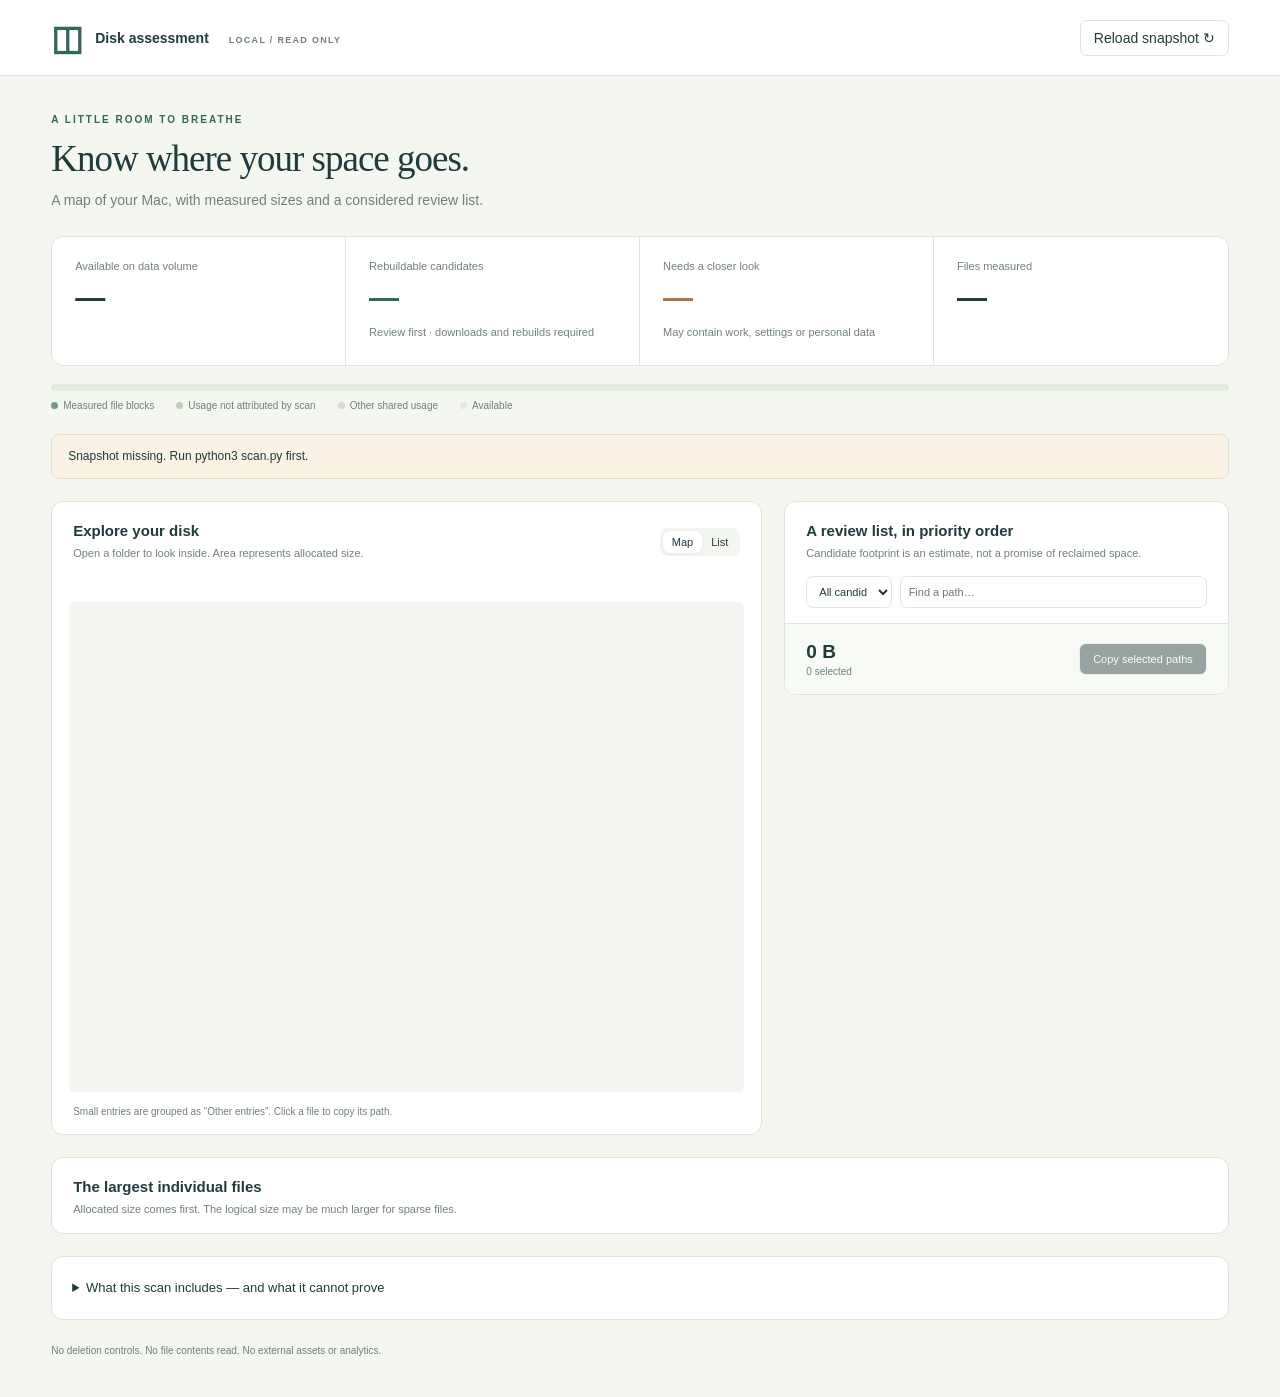
==== index.html @ 53120ad3 "Add read-only local disk assessment and review dashboard" ====
<!doctype html>
<html lang="en">
<head><meta charset="utf-8"><meta name="viewport" content="width=device-width,initial-scale=1"><title>Disk assessment · local</title><link rel="stylesheet" href="style.css"><script src="app.js" defer></script></head>
<body>
<header><div class="brand"><span class="brand-icon">◫</span><div>Disk assessment <span class="local">LOCAL / READ ONLY</span></div></div><button id="reload">Reload snapshot ↻</button></header>
<main>
<section class="intro"><div><p class="eyebrow">A LITTLE ROOM TO BREATHE</p><h1>Know where your space goes.</h1><p class="sub">A map of your Mac, with measured sizes and a considered review list.</p></div><div id="stamp" class="stamp"></div></section>
<section class="stats" aria-label="Storage summary"><article><span>Available on data volume</span><strong id="free">—</strong><small id="capacity"></small></article><article><span>Rebuildable candidates</span><strong id="rebuildable">—</strong><small>Review first · downloads and rebuilds required</small></article><article><span>Needs a closer look</span><strong id="review">—</strong><small>May contain work, settings or personal data</small></article><article><span>Files measured</span><strong id="measured">—</strong><small id="coverage"></small></article></section>
<div class="volume-bar" id="volumeBar" aria-label="Volume usage"></div><div class="legend"><span><i class="dot measured"></i>Measured file blocks</span><span><i class="dot gap"></i>Usage not attributed by scan</span><span><i class="dot shared"></i>Other shared usage</span><span><i class="dot free"></i>Available</span></div>
<div id="warning" class="notice"></div>
<div class="workspace">
<section class="panel explorer"><div class="panel-head"><div><h2>Explore your disk</h2><p>Open a folder to look inside. Area represents allocated size.</p></div><div class="segments"><button id="mapButton" class="active" aria-pressed="true">Map</button><button id="listButton" aria-pressed="false">List</button></div></div><nav id="breadcrumbs" aria-label="Folder breadcrumbs"></nav><div class="folder-meta"><span id="folderSize"></span><span id="threshold"></span></div><div id="map" role="group" aria-label="Folder size map"></div><div id="fileList" hidden></div><p class="hint">Small entries are grouped as “Other entries”. Click a file to copy its path.</p></section>
<aside class="panel recommendations"><div class="panel-head"><div><h2>A review list, in priority order</h2><p>Candidate footprint is an estimate, not a promise of reclaimed space.</p></div></div><div class="filters"><select id="category" aria-label="Candidate category"><option value="all">All candidates</option><option value="rebuildable">Rebuildable</option><option value="review">Needs review</option></select><input id="search" type="search" placeholder="Find a path…" aria-label="Search candidates"></div><div id="candidates"></div><div class="selection"><div><strong id="selectedSize">0 B</strong><span id="selectedCount">0 selected</span></div><button id="copy" disabled>Copy selected paths</button></div></aside>
</div>
<section id="dockerNote" class="notice" hidden></section><section class="panel largest"><div class="panel-head"><div><h2>The largest individual files</h2><p>Allocated size comes first. The logical size may be much larger for sparse files.</p></div></div><div id="largeFiles"></div></section>
<section class="panel methodology"><details><summary>What this scan includes — and what it cannot prove</summary><div id="method"></div><h3>Access and coverage</h3><p id="coverageDetail"></p><div id="errors"></div><h3>Reference guidance</h3><p><a href="https://docs.docker.com/desktop/troubleshoot-and-support/faqs/macfaqs/" target="_blank" rel="noreferrer">Docker: disk image storage</a> · <a href="https://support.apple.com/en-ie/102154" target="_blank" rel="noreferrer">Apple: local snapshots</a> · <a href="https://developer.apple.com/documentation/xcode/downloading-and-installing-additional-xcode-components" target="_blank" rel="noreferrer">Apple: manage Xcode components</a></p><p>Source: filesystem metadata on this Mac. Classification uses explicit paths in scan.py. Filesystem reports cannot establish which files you still need. All report data stays on this local server.</p></details></section>
<footer>No deletion controls. No file contents read. No external assets or analytics. <span id="footerTime"></span></footer>
</main><div id="toast" role="status" aria-live="polite"></div>
</body></html>
---- style.css ----
:root{--ink:#203b3c;--muted:#718080;--line:#dfe5de;--paper:#f4f6f0;--green:#34665d;--orange:#ab7243}*{box-sizing:border-box}body{margin:0;background:var(--paper);color:var(--ink);font:14px -apple-system,BlinkMacSystemFont,"Segoe UI",sans-serif}button,input,select{font:inherit}button{cursor:pointer}button:focus-visible,input:focus-visible,select:focus-visible,a:focus-visible,summary:focus-visible{outline:3px solid #38786c;outline-offset:3px}button{background:white;border:1px solid var(--line);border-radius:7px;color:var(--ink);padding:9px 13px}button:hover{background:#eaf0e7}button:disabled{cursor:default;opacity:.45}header{height:76px;background:#fff;border-bottom:1px solid var(--line);padding:0 4%;display:flex;justify-content:space-between;align-items:center}.brand{font-weight:650;display:flex;align-items:center;gap:12px}.brand-icon{font-size:34px;color:var(--green)}.local{font-size:9px;letter-spacing:1.3px;font-weight:600;color:var(--muted);margin-left:16px}main{max-width:1600px;padding:38px 4%;margin:auto}.intro{display:flex;justify-content:space-between;gap:20px;align-items:center;margin-bottom:28px}.eyebrow{font-size:10px;letter-spacing:2px;color:var(--green);font-weight:700;margin:0 0 12px}h1{font:normal 37px Georgia,serif;letter-spacing:-1px;margin:0 0 12px}.sub{color:var(--muted);margin:0;font-size:14px}.stamp{text-align:right;font-size:11px;color:var(--muted);line-height:1.8}.stats{display:grid;grid-template-columns:repeat(4,1fr);border:1px solid var(--line);border-radius:12px;background:#fff;overflow:hidden}.stats article{padding:23px;border-right:1px solid var(--line)}.stats article:last-child{border:0}.stats span,.stats small{display:block;color:var(--muted);font-size:11px}.stats strong{font-weight:600;font-size:30px;display:block;letter-spacing:-1px;margin:9px 0}.stats article:nth-child(2) strong{color:var(--green)}.stats article:nth-child(3) strong{color:var(--orange)}.stats small{line-height:1.6}.volume-bar{height:7px;border-radius:6px;overflow:hidden;display:flex;margin-top:18px;background:#e4e9de}.volume-bar span{display:block;height:100%}.legend{display:flex;gap:22px;color:var(--muted);font-size:10px;margin:9px 0 23px}.dot{width:7px;height:7px;border-radius:50%;display:inline-block;margin-right:5px}.measured{background:#769b8d}.gap{background:#c5cbbb}.free{background:#e4e9de}.notice{font-size:12px;line-height:1.6;padding:12px 16px;background:#faf3e5;border:1px solid #e8ddc8;border-radius:8px;margin-bottom:22px}.workspace{display:grid;grid-template-columns:minmax(0,1.6fr) minmax(350px,1fr);gap:22px;align-items:start}.panel{background:white;border:1px solid var(--line);border-radius:12px;overflow:hidden}.panel-head{padding:20px 21px 15px;display:flex;align-items:center;justify-content:space-between;gap:10px}.panel-head h2{font-size:15px;font-weight:650;margin:0 0 6px}.panel-head p{font-size:11px;color:var(--muted);margin:0;line-height:1.5}.segments{display:flex;background:var(--paper);padding:3px;border-radius:7px}.segments button{padding:5px 9px;border:0;font-size:11px;background:transparent}.segments button.active{background:white;box-shadow:0 1px 4px #0001}#breadcrumbs{padding:3px 21px;display:flex;gap:4px;flex-wrap:wrap;align-items:center}#breadcrumbs button{border:0;padding:4px 5px;font-size:11px;color:var(--muted);background:none}#breadcrumbs button:last-child{color:var(--ink);font-weight:700}.folder-meta{display:flex;justify-content:space-between;margin:10px 22px;color:var(--muted);font-size:10px}#folderSize{color:var(--ink);font-weight:600}#map{height:490px;margin:0 17px;position:relative;background:#f4f5f1;border-radius:6px;overflow:hidden}.tile{position:absolute;border:2px solid white;border-radius:6px;text-align:left;overflow:hidden;padding:10px;display:flex;flex-direction:column;justify-content:space-between;transition:filter .12s;background:var(--tile)}.tile:hover{background:var(--tile);filter:brightness(.96)}.tile strong{font-weight:600;font-size:12px;display:block;overflow:hidden;word-break:break-word;max-height:70%}.tile span{font-size:17px;letter-spacing:-.4px}.tile .tiny{font-size:10px}.hint{font-size:10px;color:var(--muted);padding:0 21px;margin:14px 0 17px}.filters{display:flex;gap:8px;padding:0 21px 15px}.filters select,.filters input{border:1px solid var(--line);border-radius:7px;padding:8px;color:var(--ink);background:white;font-size:11px;min-width:0}.filters input{width:100%}#candidates{max-height:515px;overflow-y:auto;border-top:1px solid var(--line)}.candidate{padding:15px 21px;border-bottom:1px solid #edf0e9;display:grid;grid-template-columns:17px minmax(0,1fr) auto;gap:9px;align-items:start}.candidate input{accent-color:var(--green);margin:3px 0 0}.candidate label{font-size:12px;font-weight:600;cursor:pointer}.candidate code{display:block;font:10px ui-monospace,SFMono-Regular,monospace;color:var(--muted);overflow-wrap:anywhere;margin:5px 0 7px}.candidate details{font-size:11px;color:var(--muted);line-height:1.6}.candidate summary{cursor:pointer;color:var(--green)}.candidate .size{font-size:12px;font-weight:650;white-space:nowrap}.tag{display:inline-block;font-size:9px;letter-spacing:.2px;padding:2px 6px;background:#e9f0e7;border-radius:3px;margin:4px 0;color:#4c6e58}.tag.review{background:#f8eddf;color:#986832}.selection{display:flex;align-items:center;justify-content:space-between;gap:10px;padding:17px 21px;background:#f8faf5}.selection strong{font-size:19px;display:block}.selection span{font-size:10px;color:var(--muted);display:block;margin-top:3px}.selection button{background:var(--ink);color:white;font-size:11px}.largest{margin-top:22px}.file-row{display:grid;grid-template-columns:minmax(0,1fr) 95px 95px;gap:12px;align-items:center;padding:11px 21px;border-top:1px solid #edf0e9;font-size:11px}.file-row code{font:11px ui-monospace,monospace;overflow-wrap:anywhere}.file-row .number{text-align:right}.file-row.head{font-size:10px;color:var(--muted)}.file-path{border:0;background:none;text-align:left;padding:0;font:11px ui-monospace,monospace;overflow-wrap:anywhere}.methodology{margin-top:22px;padding:20px;font-size:12px;line-height:1.7;color:var(--muted)}.methodology summary{font-size:13px;color:var(--ink);cursor:pointer}.methodology h3{color:var(--ink);font-size:12px}.methodology a{color:var(--green)}#errors{max-height:230px;overflow:auto;font:10px ui-monospace,monospace;overflow-wrap:anywhere}.methodology li{margin:7px 0}footer{font-size:10px;color:var(--muted);display:flex;justify-content:space-between;margin-top:22px;line-height:1.7}#toast{position:fixed;bottom:20px;left:50%;transform:translateX(-50%);background:var(--ink);color:white;border-radius:8px;padding:12px 20px;display:none;z-index:3}.empty{padding:30px;text-align:center;color:var(--muted)}#fileList{max-height:490px;overflow:auto}.list-entry{width:100%;border:0;border-bottom:1px solid var(--line);border-radius:0;display:flex;justify-content:space-between;gap:10px;text-align:left;padding:13px 21px;font-size:12px}.list-entry span{overflow-wrap:anywhere} [hidden]{display:none!important}@media(min-width:1600px){#map{height:550px}}@media(max-width:1050px){.workspace{grid-template-columns:1fr}.stats article{padding:17px}.stats strong{font-size:25px}#candidates{max-height:500px}}@media(max-width:650px){header{height:65px}.local{display:none}main{padding:25px 4%}.intro{display:block}.stamp{text-align:left;margin-top:18px}h1{font-size:30px}.stats{grid-template-columns:1fr 1fr}.stats article{border-bottom:1px solid var(--line)}.stats article:nth-child(2){border-right:0}.stats article:nth-child(3),.stats article:nth-child(4){border-bottom:0}.stats small{font-size:10px}.legend{gap:10px;font-size:9px;flex-wrap:wrap}.panel-head{padding:18px 15px}.file-row{grid-template-columns:minmax(0,1fr) 65px 65px;padding:11px 15px;font-size:10px;gap:7px}.file-row code{font-size:10px}.candidate{padding:15px}#map{height:400px;margin:0 10px}.tile{padding:6px}.tile strong{font-size:10px}.tile span{font-size:13px}footer{display:block}.filters{padding:0 15px 15px}}

.shared{background:#ded9cf}#dockerNote{margin:22px 0 0;background:#ecf1e8;border-color:#d6e1ce}
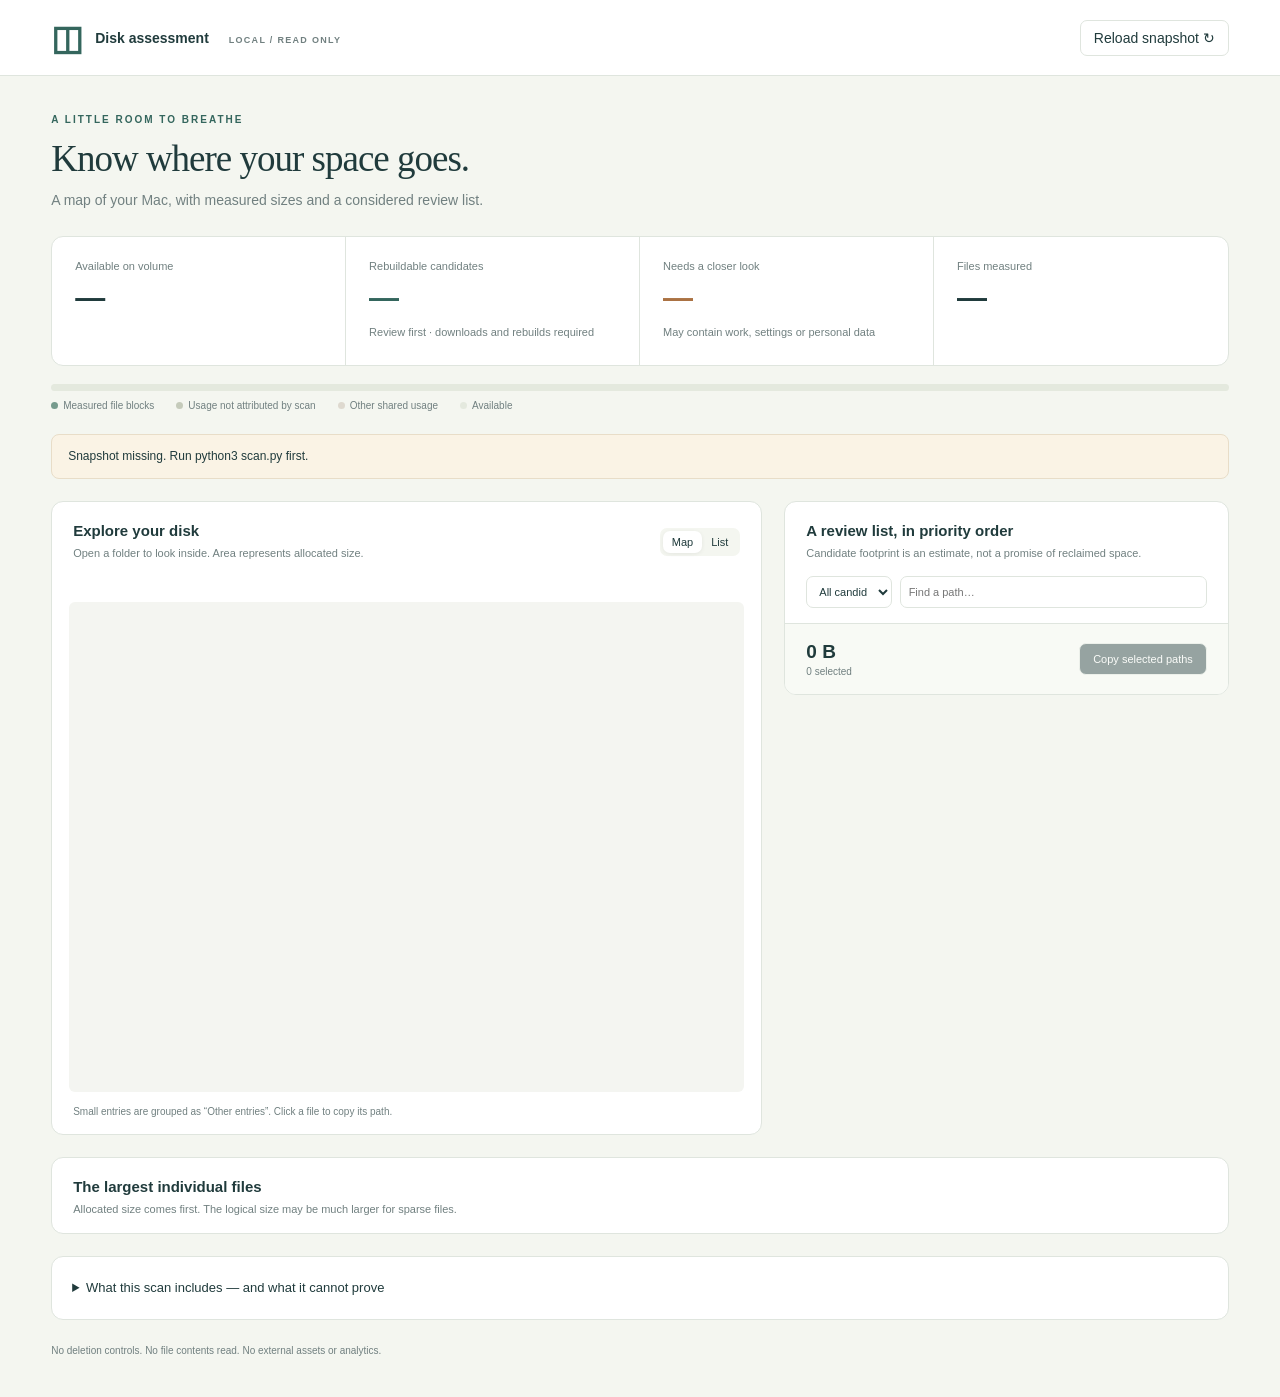
==== commit 4ccd7f8c: "Package a standalone macOS scan and report application" ====
--- a/index.html
+++ b/index.html
@@ -2,10 +2,27 @@
 <html lang="en">
 <head><meta charset="utf-8"><meta name="viewport" content="width=device-width,initial-scale=1"><title>Disk assessment · local</title><link rel="stylesheet" href="style.css"><script src="app.js" defer></script></head>
 <body>
-<header><div class="brand"><span class="brand-icon">◫</span><div>Disk assessment <span class="local">LOCAL / READ ONLY</span></div></div><button id="reload">Reload snapshot ↻</button></header>
-<main>
+<header><div class="brand"><span class="brand-icon">◫</span><div>Disk assessment <span class="local">LOCAL / READ ONLY</span></div></div><div class="report-actions"><button id="newScan" hidden>New Scan</button><button id="revealFolder" hidden>Show Folder in Finder</button><button id="exportSnapshot" hidden>Export Snapshot…</button><button id="reload">Reload snapshot ↻</button></div></header>
+<section id="appStart" class="app-screen" hidden>
+<div class="welcome-icon" aria-hidden="true">◫</div>
+<p class="eyebrow">DISK ASSESSMENT</p>
+<h1>Make room for what matters.</h1>
+<p class="welcome-copy">See where your Mac’s storage goes.<br>Scan a disk or folder, then explore a clear, measured report.</p>
+<div class="start-actions"><button id="scanMac" class="primary">Scan Mac</button><button id="chooseFolder">Choose Folder…</button></div>
+<button id="viewLast" class="text-button" hidden>View last report</button>
+<p id="startMessage" class="start-message" role="status"></p>
+<p class="privacy-note">Read only. Nothing deleted. Results stay on your Mac.<br>Protected folders may be skipped and will appear in the report.</p>
+</section>
+<section id="appProgress" class="app-screen" hidden>
+<div class="scan-spinner" role="progressbar" aria-label="Scanning"></div>
+<p class="eyebrow">TAKING A CLOSER LOOK</p><h1>Mapping your storage.</h1>
+<p id="scanRoot" class="welcome-copy"></p><strong id="scanCount">Starting scan…</strong>
+<p id="scanPath" class="scan-path"></p><button id="cancelScan">Cancel Scan</button>
+<p class="privacy-note">Reading filenames and sizes. File contents are never opened.</p>
+</section>
+<main id="reportMain">
 <section class="intro"><div><p class="eyebrow">A LITTLE ROOM TO BREATHE</p><h1>Know where your space goes.</h1><p class="sub">A map of your Mac, with measured sizes and a considered review list.</p></div><div id="stamp" class="stamp"></div></section>
-<section class="stats" aria-label="Storage summary"><article><span>Available on data volume</span><strong id="free">—</strong><small id="capacity"></small></article><article><span>Rebuildable candidates</span><strong id="rebuildable">—</strong><small>Review first · downloads and rebuilds required</small></article><article><span>Needs a closer look</span><strong id="review">—</strong><small>May contain work, settings or personal data</small></article><article><span>Files measured</span><strong id="measured">—</strong><small id="coverage"></small></article></section>
+<section class="stats" aria-label="Storage summary"><article><span>Available on volume</span><strong id="free">—</strong><small id="capacity"></small></article><article><span>Rebuildable candidates</span><strong id="rebuildable">—</strong><small>Review first · downloads and rebuilds required</small></article><article><span>Needs a closer look</span><strong id="review">—</strong><small>May contain work, settings or personal data</small></article><article><span>Files measured</span><strong id="measured">—</strong><small id="coverage"></small></article></section>
 <div class="volume-bar" id="volumeBar" aria-label="Volume usage"></div><div class="legend"><span><i class="dot measured"></i>Measured file blocks</span><span><i class="dot gap"></i>Usage not attributed by scan</span><span><i class="dot shared"></i>Other shared usage</span><span><i class="dot free"></i>Available</span></div>
 <div id="warning" class="notice"></div>
 <div class="workspace">
@@ -13,7 +30,7 @@
 <aside class="panel recommendations"><div class="panel-head"><div><h2>A review list, in priority order</h2><p>Candidate footprint is an estimate, not a promise of reclaimed space.</p></div></div><div class="filters"><select id="category" aria-label="Candidate category"><option value="all">All candidates</option><option value="rebuildable">Rebuildable</option><option value="review">Needs review</option></select><input id="search" type="search" placeholder="Find a path…" aria-label="Search candidates"></div><div id="candidates"></div><div class="selection"><div><strong id="selectedSize">0 B</strong><span id="selectedCount">0 selected</span></div><button id="copy" disabled>Copy selected paths</button></div></aside>
 </div>
 <section id="dockerNote" class="notice" hidden></section><section class="panel largest"><div class="panel-head"><div><h2>The largest individual files</h2><p>Allocated size comes first. The logical size may be much larger for sparse files.</p></div></div><div id="largeFiles"></div></section>
-<section class="panel methodology"><details><summary>What this scan includes — and what it cannot prove</summary><div id="method"></div><h3>Access and coverage</h3><p id="coverageDetail"></p><div id="errors"></div><h3>Reference guidance</h3><p><a href="https://docs.docker.com/desktop/troubleshoot-and-support/faqs/macfaqs/" target="_blank" rel="noreferrer">Docker: disk image storage</a> · <a href="https://support.apple.com/en-ie/102154" target="_blank" rel="noreferrer">Apple: local snapshots</a> · <a href="https://developer.apple.com/documentation/xcode/downloading-and-installing-additional-xcode-components" target="_blank" rel="noreferrer">Apple: manage Xcode components</a></p><p>Source: filesystem metadata on this Mac. Classification uses explicit paths in scan.py. Filesystem reports cannot establish which files you still need. All report data stays on this local server.</p></details></section>
+<section class="panel methodology"><details><summary>What this scan includes — and what it cannot prove</summary><div id="method"></div><h3>Access and coverage</h3><p id="coverageDetail"></p><div id="errors"></div><h3>Reference guidance</h3><p><a href="https://docs.docker.com/desktop/troubleshoot-and-support/faqs/macfaqs/" target="_blank" rel="noreferrer">Docker: disk image storage</a> · <a href="https://support.apple.com/en-ie/102154" target="_blank" rel="noreferrer">Apple: local snapshots</a> · <a href="https://developer.apple.com/documentation/xcode/downloading-and-installing-additional-xcode-components" target="_blank" rel="noreferrer">Apple: manage Xcode components</a></p><p>Source: filesystem metadata on this Mac. Classification uses explicit, shared cleanup rules. Filesystem reports cannot establish which files you still need. Report data is stored locally on your Mac.</p></details></section>
 <footer>No deletion controls. No file contents read. No external assets or analytics. <span id="footerTime"></span></footer>
 </main><div id="toast" role="status" aria-live="polite"></div>
 </body></html>
--- a/style.css
+++ b/style.css
@@ -1,3 +1,26 @@
 :root{--ink:#203b3c;--muted:#718080;--line:#dfe5de;--paper:#f4f6f0;--green:#34665d;--orange:#ab7243}*{box-sizing:border-box}body{margin:0;background:var(--paper);color:var(--ink);font:14px -apple-system,BlinkMacSystemFont,"Segoe UI",sans-serif}button,input,select{font:inherit}button{cursor:pointer}button:focus-visible,input:focus-visible,select:focus-visible,a:focus-visible,summary:focus-visible{outline:3px solid #38786c;outline-offset:3px}button{background:white;border:1px solid var(--line);border-radius:7px;color:var(--ink);padding:9px 13px}button:hover{background:#eaf0e7}button:disabled{cursor:default;opacity:.45}header{height:76px;background:#fff;border-bottom:1px solid var(--line);padding:0 4%;display:flex;justify-content:space-between;align-items:center}.brand{font-weight:650;display:flex;align-items:center;gap:12px}.brand-icon{font-size:34px;color:var(--green)}.local{font-size:9px;letter-spacing:1.3px;font-weight:600;color:var(--muted);margin-left:16px}main{max-width:1600px;padding:38px 4%;margin:auto}.intro{display:flex;justify-content:space-between;gap:20px;align-items:center;margin-bottom:28px}.eyebrow{font-size:10px;letter-spacing:2px;color:var(--green);font-weight:700;margin:0 0 12px}h1{font:normal 37px Georgia,serif;letter-spacing:-1px;margin:0 0 12px}.sub{color:var(--muted);margin:0;font-size:14px}.stamp{text-align:right;font-size:11px;color:var(--muted);line-height:1.8}.stats{display:grid;grid-template-columns:repeat(4,1fr);border:1px solid var(--line);border-radius:12px;background:#fff;overflow:hidden}.stats article{padding:23px;border-right:1px solid var(--line)}.stats article:last-child{border:0}.stats span,.stats small{display:block;color:var(--muted);font-size:11px}.stats strong{font-weight:600;font-size:30px;display:block;letter-spacing:-1px;margin:9px 0}.stats article:nth-child(2) strong{color:var(--green)}.stats article:nth-child(3) strong{color:var(--orange)}.stats small{line-height:1.6}.volume-bar{height:7px;border-radius:6px;overflow:hidden;display:flex;margin-top:18px;background:#e4e9de}.volume-bar span{display:block;height:100%}.legend{display:flex;gap:22px;color:var(--muted);font-size:10px;margin:9px 0 23px}.dot{width:7px;height:7px;border-radius:50%;display:inline-block;margin-right:5px}.measured{background:#769b8d}.gap{background:#c5cbbb}.free{background:#e4e9de}.notice{font-size:12px;line-height:1.6;padding:12px 16px;background:#faf3e5;border:1px solid #e8ddc8;border-radius:8px;margin-bottom:22px}.workspace{display:grid;grid-template-columns:minmax(0,1.6fr) minmax(350px,1fr);gap:22px;align-items:start}.panel{background:white;border:1px solid var(--line);border-radius:12px;overflow:hidden}.panel-head{padding:20px 21px 15px;display:flex;align-items:center;justify-content:space-between;gap:10px}.panel-head h2{font-size:15px;font-weight:650;margin:0 0 6px}.panel-head p{font-size:11px;color:var(--muted);margin:0;line-height:1.5}.segments{display:flex;background:var(--paper);padding:3px;border-radius:7px}.segments button{padding:5px 9px;border:0;font-size:11px;background:transparent}.segments button.active{background:white;box-shadow:0 1px 4px #0001}#breadcrumbs{padding:3px 21px;display:flex;gap:4px;flex-wrap:wrap;align-items:center}#breadcrumbs button{border:0;padding:4px 5px;font-size:11px;color:var(--muted);background:none}#breadcrumbs button:last-child{color:var(--ink);font-weight:700}.folder-meta{display:flex;justify-content:space-between;margin:10px 22px;color:var(--muted);font-size:10px}#folderSize{color:var(--ink);font-weight:600}#map{height:490px;margin:0 17px;position:relative;background:#f4f5f1;border-radius:6px;overflow:hidden}.tile{position:absolute;border:2px solid white;border-radius:6px;text-align:left;overflow:hidden;padding:10px;display:flex;flex-direction:column;justify-content:space-between;transition:filter .12s;background:var(--tile)}.tile:hover{background:var(--tile);filter:brightness(.96)}.tile strong{font-weight:600;font-size:12px;display:block;overflow:hidden;word-break:break-word;max-height:70%}.tile span{font-size:17px;letter-spacing:-.4px}.tile .tiny{font-size:10px}.hint{font-size:10px;color:var(--muted);padding:0 21px;margin:14px 0 17px}.filters{display:flex;gap:8px;padding:0 21px 15px}.filters select,.filters input{border:1px solid var(--line);border-radius:7px;padding:8px;color:var(--ink);background:white;font-size:11px;min-width:0}.filters input{width:100%}#candidates{max-height:515px;overflow-y:auto;border-top:1px solid var(--line)}.candidate{padding:15px 21px;border-bottom:1px solid #edf0e9;display:grid;grid-template-columns:17px minmax(0,1fr) auto;gap:9px;align-items:start}.candidate input{accent-color:var(--green);margin:3px 0 0}.candidate label{font-size:12px;font-weight:600;cursor:pointer}.candidate code{display:block;font:10px ui-monospace,SFMono-Regular,monospace;color:var(--muted);overflow-wrap:anywhere;margin:5px 0 7px}.candidate details{font-size:11px;color:var(--muted);line-height:1.6}.candidate summary{cursor:pointer;color:var(--green)}.candidate .size{font-size:12px;font-weight:650;white-space:nowrap}.tag{display:inline-block;font-size:9px;letter-spacing:.2px;padding:2px 6px;background:#e9f0e7;border-radius:3px;margin:4px 0;color:#4c6e58}.tag.review{background:#f8eddf;color:#986832}.selection{display:flex;align-items:center;justify-content:space-between;gap:10px;padding:17px 21px;background:#f8faf5}.selection strong{font-size:19px;display:block}.selection span{font-size:10px;color:var(--muted);display:block;margin-top:3px}.selection button{background:var(--ink);color:white;font-size:11px}.largest{margin-top:22px}.file-row{display:grid;grid-template-columns:minmax(0,1fr) 95px 95px;gap:12px;align-items:center;padding:11px 21px;border-top:1px solid #edf0e9;font-size:11px}.file-row code{font:11px ui-monospace,monospace;overflow-wrap:anywhere}.file-row .number{text-align:right}.file-row.head{font-size:10px;color:var(--muted)}.file-path{border:0;background:none;text-align:left;padding:0;font:11px ui-monospace,monospace;overflow-wrap:anywhere}.methodology{margin-top:22px;padding:20px;font-size:12px;line-height:1.7;color:var(--muted)}.methodology summary{font-size:13px;color:var(--ink);cursor:pointer}.methodology h3{color:var(--ink);font-size:12px}.methodology a{color:var(--green)}#errors{max-height:230px;overflow:auto;font:10px ui-monospace,monospace;overflow-wrap:anywhere}.methodology li{margin:7px 0}footer{font-size:10px;color:var(--muted);display:flex;justify-content:space-between;margin-top:22px;line-height:1.7}#toast{position:fixed;bottom:20px;left:50%;transform:translateX(-50%);background:var(--ink);color:white;border-radius:8px;padding:12px 20px;display:none;z-index:3}.empty{padding:30px;text-align:center;color:var(--muted)}#fileList{max-height:490px;overflow:auto}.list-entry{width:100%;border:0;border-bottom:1px solid var(--line);border-radius:0;display:flex;justify-content:space-between;gap:10px;text-align:left;padding:13px 21px;font-size:12px}.list-entry span{overflow-wrap:anywhere} [hidden]{display:none!important}@media(min-width:1600px){#map{height:550px}}@media(max-width:1050px){.workspace{grid-template-columns:1fr}.stats article{padding:17px}.stats strong{font-size:25px}#candidates{max-height:500px}}@media(max-width:650px){header{height:65px}.local{display:none}main{padding:25px 4%}.intro{display:block}.stamp{text-align:left;margin-top:18px}h1{font-size:30px}.stats{grid-template-columns:1fr 1fr}.stats article{border-bottom:1px solid var(--line)}.stats article:nth-child(2){border-right:0}.stats article:nth-child(3),.stats article:nth-child(4){border-bottom:0}.stats small{font-size:10px}.legend{gap:10px;font-size:9px;flex-wrap:wrap}.panel-head{padding:18px 15px}.file-row{grid-template-columns:minmax(0,1fr) 65px 65px;padding:11px 15px;font-size:10px;gap:7px}.file-row code{font-size:10px}.candidate{padding:15px}#map{height:400px;margin:0 10px}.tile{padding:6px}.tile strong{font-size:10px}.tile span{font-size:13px}footer{display:block}.filters{padding:0 15px 15px}}
 
 .shared{background:#ded9cf}#dockerNote{margin:22px 0 0;background:#ecf1e8;border-color:#d6e1ce}
+
+.report-actions{display:flex;gap:8px}
+.native:not([data-screen="report"]) header{display:none}
+.app-screen{min-height:100vh;display:flex;flex-direction:column;align-items:center;justify-content:center;text-align:center;padding:45px 28px;background:radial-gradient(ellipse at 50% 25%,#e2ecdf 0,transparent 60%),var(--paper)}
+.app-screen h1{font-size:43px;letter-spacing:-1.5px;margin:5px 0 18px}
+.welcome-icon{width:84px;height:84px;background:var(--ink);border-radius:22px;color:#d5e3d6;font-size:68px;line-height:75px;margin-bottom:28px;box-shadow:0 8px 24px #203b3c13}
+.welcome-copy{color:var(--muted);font-size:15px;line-height:1.8;margin:0 0 28px}
+.start-actions{display:flex;gap:12px;margin:3px 0 14px}
+.start-actions button{padding:13px 25px;font-size:14px;border-radius:9px;min-width:165px}
+button.primary{background:var(--ink);border-color:var(--ink);color:white}
+button.primary:hover{background:#345451}
+.text-button{border:0;background:none;color:var(--green);font-size:13px}
+.privacy-note{font-size:11px;color:var(--muted);line-height:1.8;margin-top:40px}
+.start-message{font-size:13px;color:#986832;max-width:600px;line-height:1.7;margin:10px 0 0}
+.scan-spinner{height:52px;width:52px;border:4px solid #d5e3d6;border-top-color:var(--green);border-radius:50%;animation:spin 1s linear infinite;margin-bottom:36px}
+@keyframes spin{to{transform:rotate(360deg)}}
+@media(prefers-reduced-motion:reduce){.scan-spinner{animation:none;border-style:dashed}}
+.scan-path{max-width:650px;min-height:42px;overflow-wrap:anywhere;font:11px ui-monospace,monospace;color:var(--muted);line-height:1.8;margin:16px 0 24px}
+#scanCount{font-size:16px;font-weight:600}
+.native[data-screen="report"] main{padding-top:28px}
+.native .intro{margin-bottom:23px}
+.native .local{margin-left:8px}
+@media(max-width:950px){.report-actions{gap:5px}.report-actions button{font-size:11px;padding:8px}.native .local{display:none}}
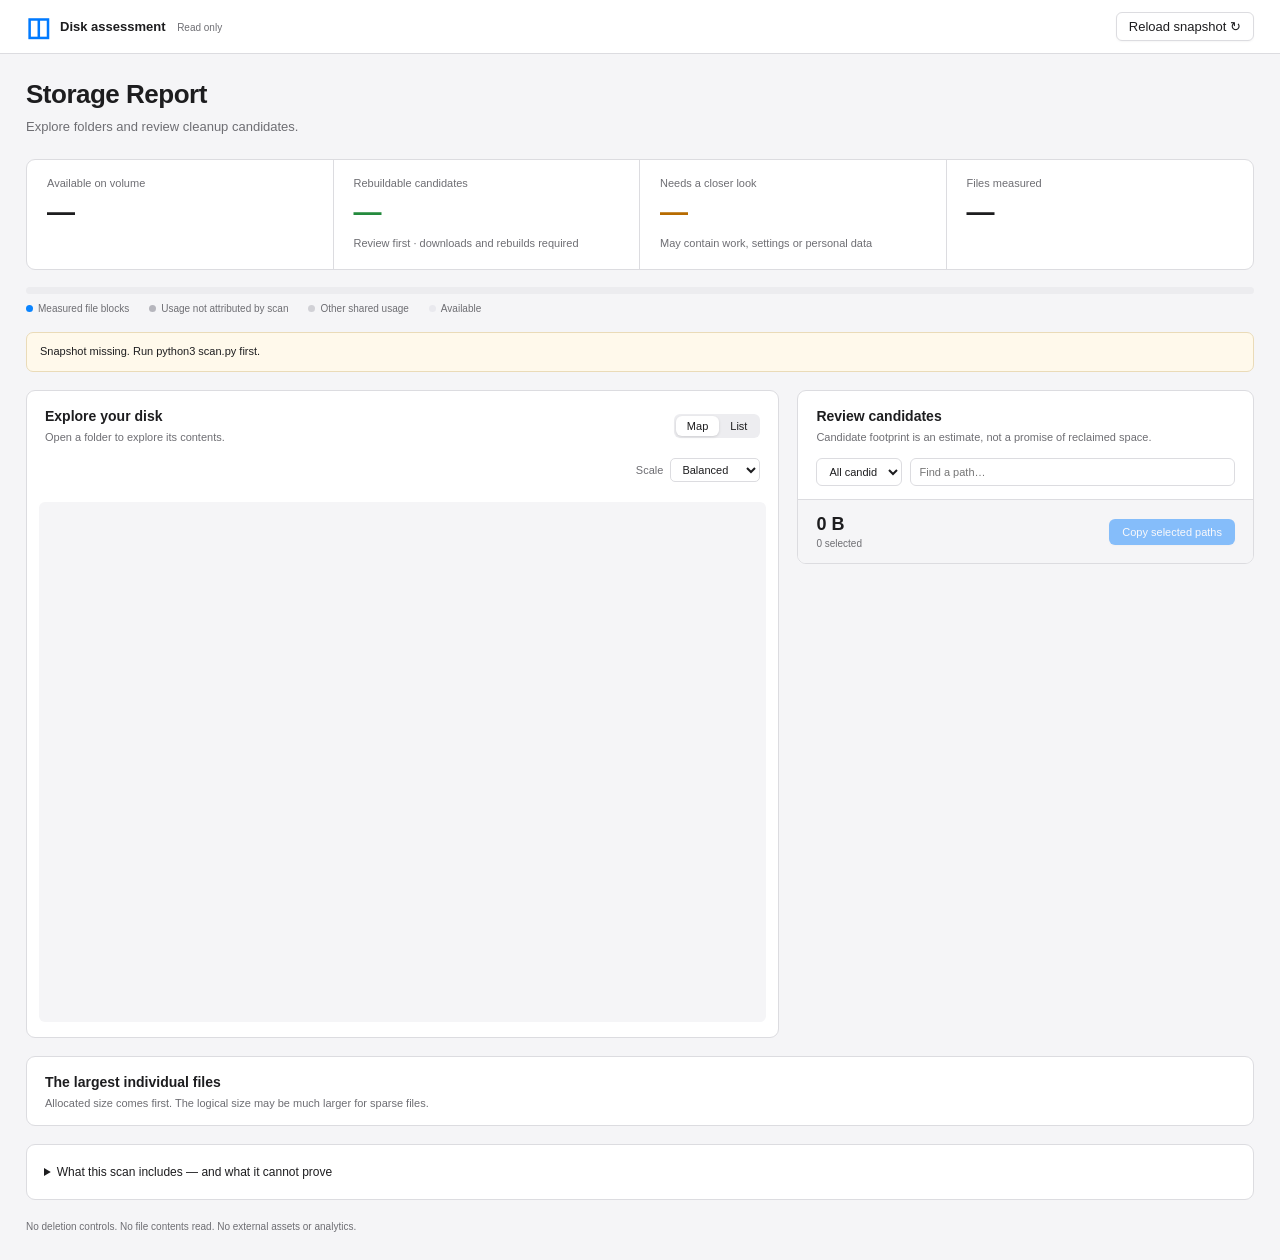
==== commit 85835524: "Use macOS styling and add readable balanced map scaling" ====
--- a/index.html
+++ b/index.html
@@ -1,13 +1,12 @@
 <!doctype html>
 <html lang="en">
-<head><meta charset="utf-8"><meta name="viewport" content="width=device-width,initial-scale=1"><title>Disk assessment · local</title><link rel="stylesheet" href="style.css"><script src="app.js" defer></script></head>
+<head><meta charset="utf-8"><meta name="viewport" content="width=device-width,initial-scale=1"><title>Disk assessment · local</title><link rel="stylesheet" href="style.css"><script src="treemap.js" defer></script><script src="app.js" defer></script></head>
 <body>
-<header><div class="brand"><span class="brand-icon">◫</span><div>Disk assessment <span class="local">LOCAL / READ ONLY</span></div></div><div class="report-actions"><button id="newScan" hidden>New Scan</button><button id="revealFolder" hidden>Show Folder in Finder</button><button id="exportSnapshot" hidden>Export Snapshot…</button><button id="reload">Reload snapshot ↻</button></div></header>
+<header><div class="brand"><span class="brand-icon">◫</span><div>Disk assessment <span class="local">Read only</span></div></div><div class="report-actions"><button id="newScan" hidden>New Scan</button><button id="revealFolder" hidden>Show Folder in Finder</button><button id="exportSnapshot" hidden>Export Snapshot…</button><button id="reload">Reload snapshot ↻</button></div></header>
 <section id="appStart" class="app-screen" hidden>
 <div class="welcome-icon" aria-hidden="true">◫</div>
-<p class="eyebrow">DISK ASSESSMENT</p>
-<h1>Make room for what matters.</h1>
-<p class="welcome-copy">See where your Mac’s storage goes.<br>Scan a disk or folder, then explore a clear, measured report.</p>
+<h1>Disk Assessment</h1>
+<p class="welcome-copy">Scan your Mac or a folder to see what’s using space and review cleanup candidates.</p>
 <div class="start-actions"><button id="scanMac" class="primary">Scan Mac</button><button id="chooseFolder">Choose Folder…</button></div>
 <button id="viewLast" class="text-button" hidden>View last report</button>
 <p id="startMessage" class="start-message" role="status"></p>
@@ -15,19 +14,19 @@
 </section>
 <section id="appProgress" class="app-screen" hidden>
 <div class="scan-spinner" role="progressbar" aria-label="Scanning"></div>
-<p class="eyebrow">TAKING A CLOSER LOOK</p><h1>Mapping your storage.</h1>
+<h1>Scanning storage…</h1>
 <p id="scanRoot" class="welcome-copy"></p><strong id="scanCount">Starting scan…</strong>
 <p id="scanPath" class="scan-path"></p><button id="cancelScan">Cancel Scan</button>
 <p class="privacy-note">Reading filenames and sizes. File contents are never opened.</p>
 </section>
 <main id="reportMain">
-<section class="intro"><div><p class="eyebrow">A LITTLE ROOM TO BREATHE</p><h1>Know where your space goes.</h1><p class="sub">A map of your Mac, with measured sizes and a considered review list.</p></div><div id="stamp" class="stamp"></div></section>
+<section class="intro"><div><h1>Storage Report</h1><p class="sub">Explore folders and review cleanup candidates.</p></div><div id="stamp" class="stamp"></div></section>
 <section class="stats" aria-label="Storage summary"><article><span>Available on volume</span><strong id="free">—</strong><small id="capacity"></small></article><article><span>Rebuildable candidates</span><strong id="rebuildable">—</strong><small>Review first · downloads and rebuilds required</small></article><article><span>Needs a closer look</span><strong id="review">—</strong><small>May contain work, settings or personal data</small></article><article><span>Files measured</span><strong id="measured">—</strong><small id="coverage"></small></article></section>
 <div class="volume-bar" id="volumeBar" aria-label="Volume usage"></div><div class="legend"><span><i class="dot measured"></i>Measured file blocks</span><span><i class="dot gap"></i>Usage not attributed by scan</span><span><i class="dot shared"></i>Other shared usage</span><span><i class="dot free"></i>Available</span></div>
 <div id="warning" class="notice"></div>
 <div class="workspace">
-<section class="panel explorer"><div class="panel-head"><div><h2>Explore your disk</h2><p>Open a folder to look inside. Area represents allocated size.</p></div><div class="segments"><button id="mapButton" class="active" aria-pressed="true">Map</button><button id="listButton" aria-pressed="false">List</button></div></div><nav id="breadcrumbs" aria-label="Folder breadcrumbs"></nav><div class="folder-meta"><span id="folderSize"></span><span id="threshold"></span></div><div id="map" role="group" aria-label="Folder size map"></div><div id="fileList" hidden></div><p class="hint">Small entries are grouped as “Other entries”. Click a file to copy its path.</p></section>
-<aside class="panel recommendations"><div class="panel-head"><div><h2>A review list, in priority order</h2><p>Candidate footprint is an estimate, not a promise of reclaimed space.</p></div></div><div class="filters"><select id="category" aria-label="Candidate category"><option value="all">All candidates</option><option value="rebuildable">Rebuildable</option><option value="review">Needs review</option></select><input id="search" type="search" placeholder="Find a path…" aria-label="Search candidates"></div><div id="candidates"></div><div class="selection"><div><strong id="selectedSize">0 B</strong><span id="selectedCount">0 selected</span></div><button id="copy" disabled>Copy selected paths</button></div></aside>
+<section class="panel explorer"><div class="panel-head"><div><h2>Explore your disk</h2><p>Open a folder to explore its contents.</p></div><div class="segments"><button id="mapButton" class="active" aria-pressed="true">Map</button><button id="listButton" aria-pressed="false">List</button></div></div><div class="explorer-controls"><nav id="breadcrumbs" aria-label="Folder breadcrumbs"></nav><label id="scaleControl" class="scale-control">Scale <select id="mapScale" aria-label="Map scale"><option value="balanced">Balanced</option><option value="actual">Actual size</option></select></label></div><div class="folder-meta"><span id="folderSize"></span><span id="threshold"></span></div><div id="map" role="group" aria-label="Folder size map"></div><div id="fileList" hidden></div><p id="scaleNote" class="hint"></p></section>
+<aside class="panel recommendations"><div class="panel-head"><div><h2>Review candidates</h2><p>Candidate footprint is an estimate, not a promise of reclaimed space.</p></div></div><div class="filters"><select id="category" aria-label="Candidate category"><option value="all">All candidates</option><option value="rebuildable">Rebuildable</option><option value="review">Needs review</option></select><input id="search" type="search" placeholder="Find a path…" aria-label="Search candidates"></div><div id="candidates"></div><div class="selection"><div><strong id="selectedSize">0 B</strong><span id="selectedCount">0 selected</span></div><button id="copy" disabled>Copy selected paths</button></div></aside>
 </div>
 <section id="dockerNote" class="notice" hidden></section><section class="panel largest"><div class="panel-head"><div><h2>The largest individual files</h2><p>Allocated size comes first. The logical size may be much larger for sparse files.</p></div></div><div id="largeFiles"></div></section>
 <section class="panel methodology"><details><summary>What this scan includes — and what it cannot prove</summary><div id="method"></div><h3>Access and coverage</h3><p id="coverageDetail"></p><div id="errors"></div><h3>Reference guidance</h3><p><a href="https://docs.docker.com/desktop/troubleshoot-and-support/faqs/macfaqs/" target="_blank" rel="noreferrer">Docker: disk image storage</a> · <a href="https://support.apple.com/en-ie/102154" target="_blank" rel="noreferrer">Apple: local snapshots</a> · <a href="https://developer.apple.com/documentation/xcode/downloading-and-installing-additional-xcode-components" target="_blank" rel="noreferrer">Apple: manage Xcode components</a></p><p>Source: filesystem metadata on this Mac. Classification uses explicit, shared cleanup rules. Filesystem reports cannot establish which files you still need. Report data is stored locally on your Mac.</p></details></section>
--- a/style.css
+++ b/style.css
@@ -1,26 +1,177 @@
-:root{--ink:#203b3c;--muted:#718080;--line:#dfe5de;--paper:#f4f6f0;--green:#34665d;--orange:#ab7243}*{box-sizing:border-box}body{margin:0;background:var(--paper);color:var(--ink);font:14px -apple-system,BlinkMacSystemFont,"Segoe UI",sans-serif}button,input,select{font:inherit}button{cursor:pointer}button:focus-visible,input:focus-visible,select:focus-visible,a:focus-visible,summary:focus-visible{outline:3px solid #38786c;outline-offset:3px}button{background:white;border:1px solid var(--line);border-radius:7px;color:var(--ink);padding:9px 13px}button:hover{background:#eaf0e7}button:disabled{cursor:default;opacity:.45}header{height:76px;background:#fff;border-bottom:1px solid var(--line);padding:0 4%;display:flex;justify-content:space-between;align-items:center}.brand{font-weight:650;display:flex;align-items:center;gap:12px}.brand-icon{font-size:34px;color:var(--green)}.local{font-size:9px;letter-spacing:1.3px;font-weight:600;color:var(--muted);margin-left:16px}main{max-width:1600px;padding:38px 4%;margin:auto}.intro{display:flex;justify-content:space-between;gap:20px;align-items:center;margin-bottom:28px}.eyebrow{font-size:10px;letter-spacing:2px;color:var(--green);font-weight:700;margin:0 0 12px}h1{font:normal 37px Georgia,serif;letter-spacing:-1px;margin:0 0 12px}.sub{color:var(--muted);margin:0;font-size:14px}.stamp{text-align:right;font-size:11px;color:var(--muted);line-height:1.8}.stats{display:grid;grid-template-columns:repeat(4,1fr);border:1px solid var(--line);border-radius:12px;background:#fff;overflow:hidden}.stats article{padding:23px;border-right:1px solid var(--line)}.stats article:last-child{border:0}.stats span,.stats small{display:block;color:var(--muted);font-size:11px}.stats strong{font-weight:600;font-size:30px;display:block;letter-spacing:-1px;margin:9px 0}.stats article:nth-child(2) strong{color:var(--green)}.stats article:nth-child(3) strong{color:var(--orange)}.stats small{line-height:1.6}.volume-bar{height:7px;border-radius:6px;overflow:hidden;display:flex;margin-top:18px;background:#e4e9de}.volume-bar span{display:block;height:100%}.legend{display:flex;gap:22px;color:var(--muted);font-size:10px;margin:9px 0 23px}.dot{width:7px;height:7px;border-radius:50%;display:inline-block;margin-right:5px}.measured{background:#769b8d}.gap{background:#c5cbbb}.free{background:#e4e9de}.notice{font-size:12px;line-height:1.6;padding:12px 16px;background:#faf3e5;border:1px solid #e8ddc8;border-radius:8px;margin-bottom:22px}.workspace{display:grid;grid-template-columns:minmax(0,1.6fr) minmax(350px,1fr);gap:22px;align-items:start}.panel{background:white;border:1px solid var(--line);border-radius:12px;overflow:hidden}.panel-head{padding:20px 21px 15px;display:flex;align-items:center;justify-content:space-between;gap:10px}.panel-head h2{font-size:15px;font-weight:650;margin:0 0 6px}.panel-head p{font-size:11px;color:var(--muted);margin:0;line-height:1.5}.segments{display:flex;background:var(--paper);padding:3px;border-radius:7px}.segments button{padding:5px 9px;border:0;font-size:11px;background:transparent}.segments button.active{background:white;box-shadow:0 1px 4px #0001}#breadcrumbs{padding:3px 21px;display:flex;gap:4px;flex-wrap:wrap;align-items:center}#breadcrumbs button{border:0;padding:4px 5px;font-size:11px;color:var(--muted);background:none}#breadcrumbs button:last-child{color:var(--ink);font-weight:700}.folder-meta{display:flex;justify-content:space-between;margin:10px 22px;color:var(--muted);font-size:10px}#folderSize{color:var(--ink);font-weight:600}#map{height:490px;margin:0 17px;position:relative;background:#f4f5f1;border-radius:6px;overflow:hidden}.tile{position:absolute;border:2px solid white;border-radius:6px;text-align:left;overflow:hidden;padding:10px;display:flex;flex-direction:column;justify-content:space-between;transition:filter .12s;background:var(--tile)}.tile:hover{background:var(--tile);filter:brightness(.96)}.tile strong{font-weight:600;font-size:12px;display:block;overflow:hidden;word-break:break-word;max-height:70%}.tile span{font-size:17px;letter-spacing:-.4px}.tile .tiny{font-size:10px}.hint{font-size:10px;color:var(--muted);padding:0 21px;margin:14px 0 17px}.filters{display:flex;gap:8px;padding:0 21px 15px}.filters select,.filters input{border:1px solid var(--line);border-radius:7px;padding:8px;color:var(--ink);background:white;font-size:11px;min-width:0}.filters input{width:100%}#candidates{max-height:515px;overflow-y:auto;border-top:1px solid var(--line)}.candidate{padding:15px 21px;border-bottom:1px solid #edf0e9;display:grid;grid-template-columns:17px minmax(0,1fr) auto;gap:9px;align-items:start}.candidate input{accent-color:var(--green);margin:3px 0 0}.candidate label{font-size:12px;font-weight:600;cursor:pointer}.candidate code{display:block;font:10px ui-monospace,SFMono-Regular,monospace;color:var(--muted);overflow-wrap:anywhere;margin:5px 0 7px}.candidate details{font-size:11px;color:var(--muted);line-height:1.6}.candidate summary{cursor:pointer;color:var(--green)}.candidate .size{font-size:12px;font-weight:650;white-space:nowrap}.tag{display:inline-block;font-size:9px;letter-spacing:.2px;padding:2px 6px;background:#e9f0e7;border-radius:3px;margin:4px 0;color:#4c6e58}.tag.review{background:#f8eddf;color:#986832}.selection{display:flex;align-items:center;justify-content:space-between;gap:10px;padding:17px 21px;background:#f8faf5}.selection strong{font-size:19px;display:block}.selection span{font-size:10px;color:var(--muted);display:block;margin-top:3px}.selection button{background:var(--ink);color:white;font-size:11px}.largest{margin-top:22px}.file-row{display:grid;grid-template-columns:minmax(0,1fr) 95px 95px;gap:12px;align-items:center;padding:11px 21px;border-top:1px solid #edf0e9;font-size:11px}.file-row code{font:11px ui-monospace,monospace;overflow-wrap:anywhere}.file-row .number{text-align:right}.file-row.head{font-size:10px;color:var(--muted)}.file-path{border:0;background:none;text-align:left;padding:0;font:11px ui-monospace,monospace;overflow-wrap:anywhere}.methodology{margin-top:22px;padding:20px;font-size:12px;line-height:1.7;color:var(--muted)}.methodology summary{font-size:13px;color:var(--ink);cursor:pointer}.methodology h3{color:var(--ink);font-size:12px}.methodology a{color:var(--green)}#errors{max-height:230px;overflow:auto;font:10px ui-monospace,monospace;overflow-wrap:anywhere}.methodology li{margin:7px 0}footer{font-size:10px;color:var(--muted);display:flex;justify-content:space-between;margin-top:22px;line-height:1.7}#toast{position:fixed;bottom:20px;left:50%;transform:translateX(-50%);background:var(--ink);color:white;border-radius:8px;padding:12px 20px;display:none;z-index:3}.empty{padding:30px;text-align:center;color:var(--muted)}#fileList{max-height:490px;overflow:auto}.list-entry{width:100%;border:0;border-bottom:1px solid var(--line);border-radius:0;display:flex;justify-content:space-between;gap:10px;text-align:left;padding:13px 21px;font-size:12px}.list-entry span{overflow-wrap:anywhere} [hidden]{display:none!important}@media(min-width:1600px){#map{height:550px}}@media(max-width:1050px){.workspace{grid-template-columns:1fr}.stats article{padding:17px}.stats strong{font-size:25px}#candidates{max-height:500px}}@media(max-width:650px){header{height:65px}.local{display:none}main{padding:25px 4%}.intro{display:block}.stamp{text-align:left;margin-top:18px}h1{font-size:30px}.stats{grid-template-columns:1fr 1fr}.stats article{border-bottom:1px solid var(--line)}.stats article:nth-child(2){border-right:0}.stats article:nth-child(3),.stats article:nth-child(4){border-bottom:0}.stats small{font-size:10px}.legend{gap:10px;font-size:9px;flex-wrap:wrap}.panel-head{padding:18px 15px}.file-row{grid-template-columns:minmax(0,1fr) 65px 65px;padding:11px 15px;font-size:10px;gap:7px}.file-row code{font-size:10px}.candidate{padding:15px}#map{height:400px;margin:0 10px}.tile{padding:6px}.tile strong{font-size:10px}.tile span{font-size:13px}footer{display:block}.filters{padding:0 15px 15px}}
-
-.shared{background:#ded9cf}#dockerNote{margin:22px 0 0;background:#ecf1e8;border-color:#d6e1ce}
-
-.report-actions{display:flex;gap:8px}
-.native:not([data-screen="report"]) header{display:none}
-.app-screen{min-height:100vh;display:flex;flex-direction:column;align-items:center;justify-content:center;text-align:center;padding:45px 28px;background:radial-gradient(ellipse at 50% 25%,#e2ecdf 0,transparent 60%),var(--paper)}
-.app-screen h1{font-size:43px;letter-spacing:-1.5px;margin:5px 0 18px}
-.welcome-icon{width:84px;height:84px;background:var(--ink);border-radius:22px;color:#d5e3d6;font-size:68px;line-height:75px;margin-bottom:28px;box-shadow:0 8px 24px #203b3c13}
-.welcome-copy{color:var(--muted);font-size:15px;line-height:1.8;margin:0 0 28px}
-.start-actions{display:flex;gap:12px;margin:3px 0 14px}
-.start-actions button{padding:13px 25px;font-size:14px;border-radius:9px;min-width:165px}
-button.primary{background:var(--ink);border-color:var(--ink);color:white}
-button.primary:hover{background:#345451}
-.text-button{border:0;background:none;color:var(--green);font-size:13px}
-.privacy-note{font-size:11px;color:var(--muted);line-height:1.8;margin-top:40px}
-.start-message{font-size:13px;color:#986832;max-width:600px;line-height:1.7;margin:10px 0 0}
-.scan-spinner{height:52px;width:52px;border:4px solid #d5e3d6;border-top-color:var(--green);border-radius:50%;animation:spin 1s linear infinite;margin-bottom:36px}
-@keyframes spin{to{transform:rotate(360deg)}}
-@media(prefers-reduced-motion:reduce){.scan-spinner{animation:none;border-style:dashed}}
-.scan-path{max-width:650px;min-height:42px;overflow-wrap:anywhere;font:11px ui-monospace,monospace;color:var(--muted);line-height:1.8;margin:16px 0 24px}
-#scanCount{font-size:16px;font-weight:600}
-.native[data-screen="report"] main{padding-top:28px}
-.native .intro{margin-bottom:23px}
-.native .local{margin-left:8px}
-@media(max-width:950px){.report-actions{gap:5px}.report-actions button{font-size:11px;padding:8px}.native .local{display:none}}
+:root {
+    color-scheme: light dark;
+    --ink: #1d1d1f;
+    --muted: #6e6e73;
+    --line: #dcdce0;
+    --paper: #f5f5f7;
+    --surface: #fff;
+    --control: #fff;
+    --hover: #ededf0;
+    --accent: #007aff;
+    --green: #248a3d;
+    --orange: #b76b00;
+    --warning-bg: #fff9eb;
+    --warning-line: #eadbb8;
+    --shadow: 0 1px 2px #0000000a;
+}
+* { box-sizing: border-box; }
+body {
+    margin: 0;
+    background: var(--paper);
+    color: var(--ink);
+    font: 13px -apple-system, BlinkMacSystemFont, "Segoe UI", sans-serif;
+    -webkit-font-smoothing: antialiased;
+}
+button, input, select { font: inherit; }
+button { cursor: pointer; }
+button, input, select { accent-color: var(--accent); }
+button:focus-visible, input:focus-visible, select:focus-visible, a:focus-visible, summary:focus-visible {
+    outline: 3px solid color-mix(in srgb, var(--accent) 60%, transparent);
+    outline-offset: 2px;
+}
+button {
+    background: var(--control);
+    border: 1px solid var(--line);
+    border-radius: 6px;
+    color: var(--ink);
+    padding: 6px 12px;
+    box-shadow: var(--shadow);
+}
+button:hover { background: var(--hover); }
+button:active { filter: brightness(.96); }
+button:disabled { cursor: default; opacity: .45; }
+header {
+    min-height: 54px;
+    background: var(--surface);
+    border-bottom: 1px solid var(--line);
+    padding: 10px 26px;
+    display: flex;
+    justify-content: space-between;
+    align-items: center;
+    gap: 15px;
+}
+.brand { font-weight: 600; display: flex; align-items: center; gap: 9px; }
+.brand-icon { font-size: 26px; color: var(--accent); line-height: 1; }
+.local { font-size: 10px; font-weight: 400; color: var(--muted); margin-left: 8px; }
+main { max-width: 1700px; padding: 25px 26px; margin: auto; }
+.intro { display: flex; justify-content: space-between; gap: 20px; align-items: center; margin-bottom: 22px; }
+h1 { font-size: 26px; font-weight: 650; letter-spacing: -.5px; margin: 0 0 7px; }
+.sub { color: var(--muted); margin: 0; line-height: 1.5; }
+.stamp { text-align: right; font-size: 11px; color: var(--muted); line-height: 1.7; }
+.stats { display: grid; grid-template-columns: repeat(4,1fr); border: 1px solid var(--line); border-radius: 9px; background: var(--surface); overflow: hidden; }
+.stats article { padding: 17px 20px; border-right: 1px solid var(--line); }
+.stats article:last-child { border: 0; }
+.stats span, .stats small { display: block; color: var(--muted); font-size: 11px; }
+.stats strong { font-size: 28px; font-weight: 600; font-variant-numeric: tabular-nums; display: block; letter-spacing: -.5px; margin: 7px 0; }
+.stats article:nth-child(2) strong { color: var(--green); }
+.stats article:nth-child(3) strong { color: var(--orange); }
+.stats small { line-height: 1.6; }
+.volume-bar { height: 7px; border-radius: 6px; overflow: hidden; display: flex; margin-top: 17px; background: #ececef; }
+.volume-bar span { display: block; height: 100%; }
+.legend { display: flex; gap: 20px; color: var(--muted); font-size: 10px; margin: 9px 0 18px; }
+.dot { width: 7px; height: 7px; border-radius: 50%; display: inline-block; margin-right: 5px; }
+.measured { background: #0a84ff; }
+.gap { background: #b6b6bd; }
+.shared { background: #d1d1d6; }
+.free { background: #e9e9ee; }
+.notice { font-size: 11px; line-height: 1.6; padding: 10px 13px; background: var(--warning-bg); border: 1px solid var(--warning-line); border-radius: 7px; margin-bottom: 18px; }
+.workspace { display: grid; grid-template-columns: minmax(0,1.65fr) minmax(330px,1fr); gap: 18px; align-items: start; }
+.panel { background: var(--surface); border: 1px solid var(--line); border-radius: 9px; overflow: hidden; }
+.panel-head { padding: 17px 18px 13px; display: flex; align-items: center; justify-content: space-between; gap: 12px; }
+.panel-head h2 { font-size: 14px; font-weight: 600; margin: 0 0 5px; }
+.panel-head p { font-size: 11px; color: var(--muted); margin: 0; line-height: 1.5; }
+.segments { display: flex; background: var(--hover); padding: 2px; border-radius: 6px; flex-shrink: 0; }
+.segments button { padding: 4px 11px; border: 0; font-size: 11px; background: transparent; box-shadow: none; }
+.segments button.active { background: var(--control); box-shadow: 0 1px 3px #0002; }
+.explorer-controls { display: flex; justify-content: space-between; align-items: center; padding: 0 18px 10px; gap: 12px; }
+.scale-control { display: flex; align-items: center; gap: 7px; font-size: 11px; color: var(--muted); white-space: nowrap; }
+.scale-control select { color: var(--ink); padding: 4px 7px; border: 1px solid var(--line); border-radius: 5px; background: var(--control); }
+#breadcrumbs { display: flex; gap: 3px; flex-wrap: wrap; align-items: center; min-width: 0; }
+#breadcrumbs button { border: 0; padding: 3px 4px; font-size: 11px; color: var(--muted); background: none; box-shadow: none; }
+#breadcrumbs button:last-child { color: var(--ink); font-weight: 600; }
+#breadcrumbs button:hover { color: var(--accent); }
+.folder-meta { display: flex; justify-content: space-between; margin: 0 19px 10px; gap: 10px; color: var(--muted); font-size: 10px; }
+#folderSize { color: var(--ink); font-weight: 500; }
+#map { height: 520px; margin: 0 12px; position: relative; background: var(--paper); border-radius: 6px; overflow: hidden; }
+.tile { position: absolute; border: 2px solid var(--surface); border-radius: 7px; text-align: left; overflow: hidden; padding: 9px; display: flex; flex-direction: column; justify-content: space-between; background: color-mix(in srgb, var(--tile) 20%, var(--surface)); color: var(--ink); box-shadow: none; }
+.tile:hover { background: color-mix(in srgb, var(--tile) 32%, var(--surface)); }
+.tile strong { font-weight: 600; font-size: 11px; display: block; overflow: hidden; text-overflow: ellipsis; white-space: nowrap; line-height: 1.35; }
+.tile span { font-size: 15px; font-variant-numeric: tabular-nums; letter-spacing: -.2px; white-space: nowrap; }
+.tile.compact { padding: 6px; }
+.tile.compact strong { font-size: 10px; }
+.tile .tiny { font-size: 10px; letter-spacing: 0; }
+.hint { font-size: 11px; color: var(--muted); padding: 0 18px; margin: 12px 0 15px; line-height: 1.6; }
+.filters { display: flex; gap: 8px; padding: 0 18px 13px; }
+.filters select, .filters input { border: 1px solid var(--line); border-radius: 6px; padding: 6px 8px; color: var(--ink); background: var(--control); font-size: 11px; min-width: 0; }
+.filters input { width: 100%; }
+#candidates { max-height: 560px; overflow-y: auto; border-top: 1px solid var(--line); }
+.candidate { padding: 13px 18px; border-bottom: 1px solid color-mix(in srgb,var(--line) 60%,transparent); display: grid; grid-template-columns: 17px minmax(0,1fr) auto; gap: 8px; align-items: start; }
+.candidate input { margin: 2px 0 0; }
+.candidate label { font-size: 12px; font-weight: 600; cursor: pointer; }
+.candidate code { display: block; font: 10px ui-monospace, SFMono-Regular, monospace; color: var(--muted); overflow-wrap: anywhere; margin: 5px 0 6px; line-height: 1.5; }
+.candidate details { font-size: 11px; color: var(--muted); line-height: 1.6; }
+.candidate summary { cursor: pointer; color: var(--accent); }
+.candidate .size { font-size: 12px; font-weight: 600; white-space: nowrap; font-variant-numeric: tabular-nums; }
+.tag { display: inline-block; font-size: 10px; padding: 2px 6px; background: color-mix(in srgb,var(--green) 10%,var(--surface)); border-radius: 4px; margin: 3px 0; color: var(--green); }
+.tag.review { background: color-mix(in srgb,var(--orange) 10%,var(--surface)); color: var(--orange); }
+.selection { display: flex; align-items: center; justify-content: space-between; gap: 10px; padding: 14px 18px; background: var(--paper); }
+.selection strong { font-size: 18px; font-weight: 600; display: block; }
+.selection span { font-size: 10px; color: var(--muted); display: block; margin-top: 3px; }
+.selection button, button.primary { background: var(--accent); border-color: transparent; color: white; }
+.selection button:hover, button.primary:hover { background: color-mix(in srgb,var(--accent) 90%,#000); }
+.selection button { font-size: 11px; }
+.largest { margin-top: 18px; }
+.file-row { display: grid; grid-template-columns: minmax(0,1fr) 95px 95px; gap: 12px; align-items: center; padding: 10px 18px; border-top: 1px solid color-mix(in srgb,var(--line) 60%,transparent); font-size: 11px; }
+.file-row .number { text-align: right; font-variant-numeric: tabular-nums; }
+.file-row.head { font-size: 10px; color: var(--muted); }
+.file-path { border: 0; background: none; text-align: left; padding: 0; font: 11px ui-monospace, monospace; overflow-wrap: anywhere; box-shadow: none; }
+.methodology { margin-top: 18px; padding: 17px; font-size: 12px; line-height: 1.7; color: var(--muted); }
+.methodology summary { font-size: 12px; color: var(--ink); cursor: pointer; }
+.methodology h3 { color: var(--ink); font-size: 12px; }
+.methodology a { color: var(--accent); }
+#errors { max-height: 230px; overflow: auto; font: 10px ui-monospace,monospace; overflow-wrap: anywhere; }
+.methodology li { margin: 7px 0; }
+footer { font-size: 10px; color: var(--muted); display: flex; justify-content: space-between; margin-top: 18px; line-height: 1.7; }
+#toast { position: fixed; bottom: 20px; left: 50%; transform: translateX(-50%); background: var(--ink); color: var(--surface); border-radius: 8px; padding: 10px 18px; display: none; z-index: 3; }
+.empty { padding: 30px; text-align: center; color: var(--muted); }
+#fileList { max-height: 520px; overflow: auto; }
+.list-entry { width: 100%; border: 0; border-bottom: 1px solid var(--line); border-radius: 0; display: flex; justify-content: space-between; gap: 10px; text-align: left; padding: 11px 18px; font-size: 12px; box-shadow: none; }
+.list-entry span { overflow-wrap: anywhere; }
+#dockerNote { margin: 18px 0 0; background: var(--paper); border-color: var(--line); }
+.report-actions { display: flex; gap: 8px; }
+.native:not([data-screen="report"]) header { display: none; }
+.app-screen { min-height: 100vh; display: flex; flex-direction: column; align-items: center; justify-content: center; text-align: center; padding: 40px 28px; background: var(--paper); }
+.app-screen h1 { font-size: 28px; letter-spacing: -.5px; margin: 0 0 12px; }
+.welcome-icon { width: 68px; height: 68px; background: linear-gradient(#3395ff,#007aff); border-radius: 15px; color: white; font-size: 54px; line-height: 62px; margin-bottom: 22px; box-shadow: 0 2px 5px #0001; }
+.welcome-copy { color: var(--muted); font-size: 13px; line-height: 1.7; max-width: 370px; margin: 0 0 25px; }
+.start-actions { display: flex; gap: 10px; margin: 0 0 12px; }
+.start-actions button { padding: 8px 18px; font-size: 13px; border-radius: 6px; min-width: 140px; }
+.text-button { border: 0; background: none; color: var(--accent); font-size: 12px; box-shadow: none; }
+.privacy-note { font-size: 11px; color: var(--muted); line-height: 1.7; margin-top: 32px; }
+.start-message { font-size: 12px; color: var(--orange); max-width: 600px; line-height: 1.7; margin: 10px 0 0; }
+.scan-spinner { height: 30px; width: 30px; border: 3px solid var(--line); border-top-color: var(--accent); border-radius: 50%; animation: spin 1s linear infinite; margin-bottom: 24px; }
+@keyframes spin { to { transform: rotate(360deg); } }
+@media (prefers-reduced-motion: reduce) { .scan-spinner { animation: none; border-style: dashed; } }
+.scan-path { max-width: 650px; min-height: 42px; overflow-wrap: anywhere; font: 11px ui-monospace,monospace; color: var(--muted); line-height: 1.8; margin: 16px 0 24px; }
+#scanCount { font-size: 14px; font-weight: 600; }
+[hidden] { display: none !important; }
+@media (prefers-color-scheme: dark) {
+    :root { --ink: #f5f5f7; --muted: #a1a1a6; --line: #424245; --paper: #1c1c1e; --surface: #2c2c2e; --control: #3a3a3c; --hover: #48484a; --accent: #0a84ff; --green: #30d158; --orange: #ffb340; --warning-bg: #343027; --warning-line: #5d5138; --shadow: 0 1px 2px #0003; }
+    .tile { background: color-mix(in srgb,var(--tile) 27%,var(--surface)); }
+    .tile:hover { background: color-mix(in srgb,var(--tile) 40%,var(--surface)); }
+    .gap { background: #636366; } .shared { background: #48484a; } .free { background: #3a3a3c; }
+}
+@media (min-width:1600px) { #map { height: 580px; } }
+@media (max-width:1050px) { .workspace { grid-template-columns: 1fr; } .stats article { padding: 15px; } .stats strong { font-size: 25px; } #candidates { max-height: 500px; } }
+@media (max-width:950px) { .report-actions { gap: 5px; } .report-actions button { font-size: 11px; padding: 6px 8px; } .native .local { display: none; } }
+@media (max-width:650px) {
+    header { padding: 10px 4%; } .local { display: none; } main { padding: 20px 4%; }
+    .intro { display: block; } .stamp { text-align: left; margin-top: 12px; } h1 { font-size: 24px; }
+    .stats { grid-template-columns: 1fr 1fr; } .stats article { border-bottom: 1px solid var(--line); }
+    .stats article:nth-child(2) { border-right: 0; } .stats article:nth-child(3), .stats article:nth-child(4) { border-bottom: 0; }
+    .stats small { font-size: 10px; } .legend { gap: 10px; font-size: 9px; flex-wrap: wrap; }
+    .panel-head { padding: 15px; } .file-row { grid-template-columns: minmax(0,1fr) 65px 65px; padding: 10px 15px; font-size: 10px; gap: 7px; }
+    .candidate { padding: 13px 15px; } #map { height: 450px; margin: 0 8px; }
+    .tile { padding: 6px; } .tile strong { font-size: 10px; } .tile span { font-size: 13px; }
+    .explorer-controls { padding: 0 15px 10px; flex-wrap: wrap; } footer { display: block; } .filters { padding: 0 15px 13px; }
+}
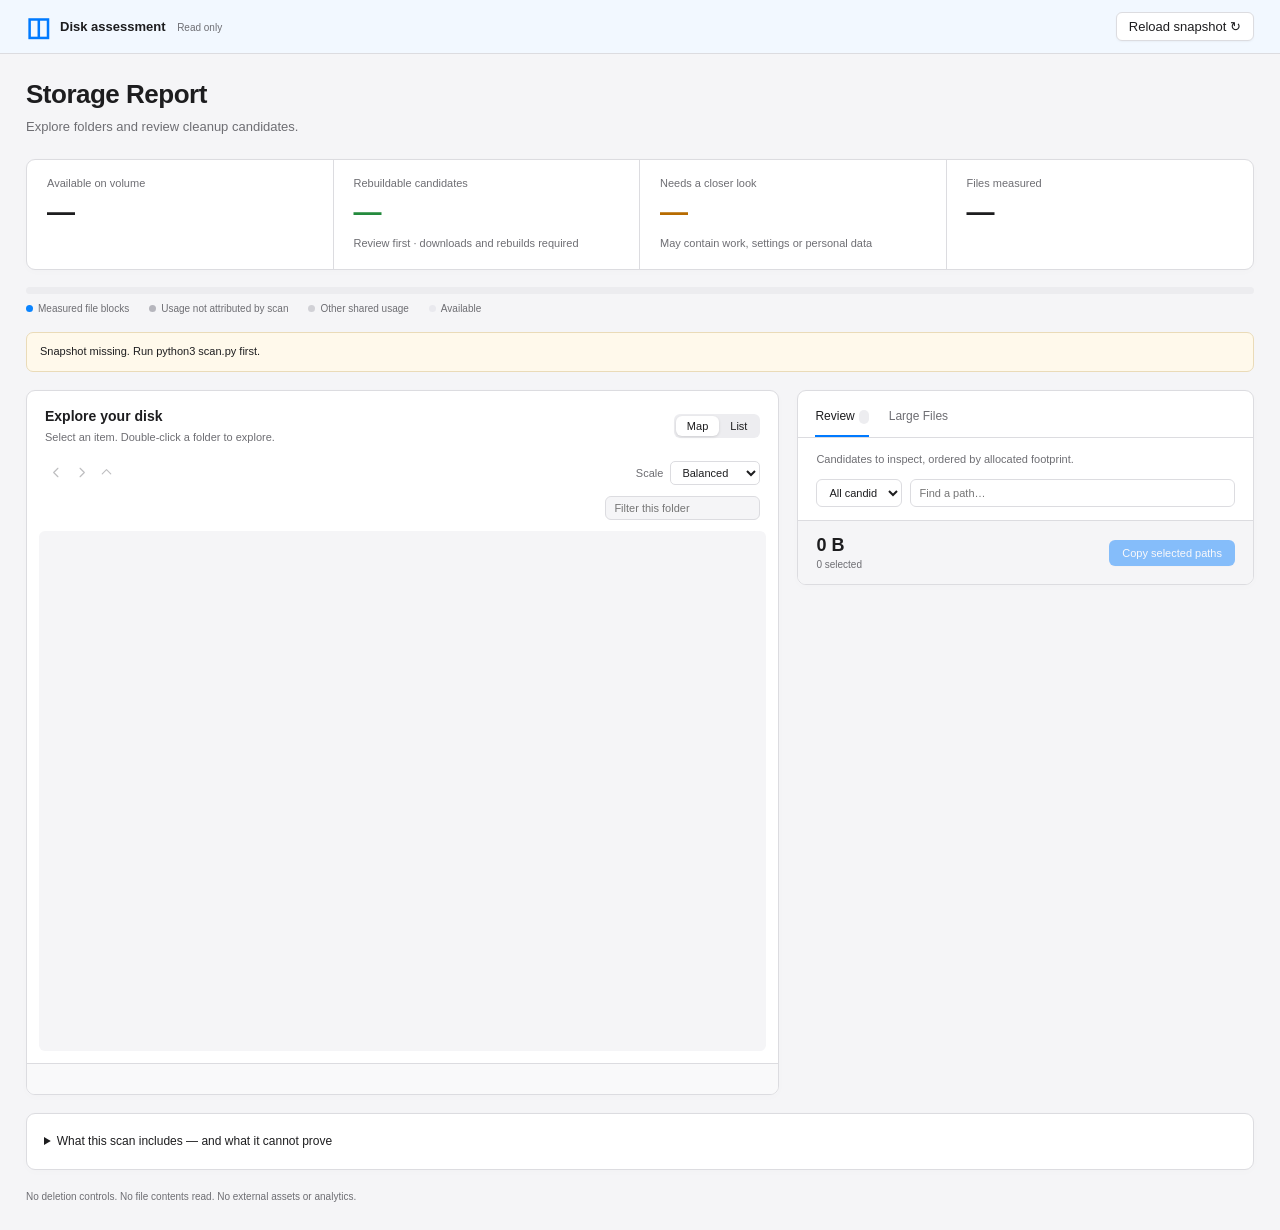
==== commit fc5197bf: "Add per-item Finder actions and refine report exploration" ====
--- a/index.html
+++ b/index.html
@@ -1,8 +1,8 @@
 <!doctype html>
 <html lang="en">
-<head><meta charset="utf-8"><meta name="viewport" content="width=device-width,initial-scale=1"><title>Disk assessment · local</title><link rel="stylesheet" href="style.css"><script src="treemap.js" defer></script><script src="app.js" defer></script></head>
+<head><meta charset="utf-8"><meta name="viewport" content="width=device-width,initial-scale=1"><title>Disk assessment · local</title><link rel="stylesheet" href="style.css"><script src="treemap.js" defer></script><script src="ui-model.js" defer></script><script src="app.js" defer></script></head>
 <body>
-<header><div class="brand"><span class="brand-icon">◫</span><div>Disk assessment <span class="local">Read only</span></div></div><div class="report-actions"><button id="newScan" hidden>New Scan</button><button id="revealFolder" hidden>Show Folder in Finder</button><button id="exportSnapshot" hidden>Export Snapshot…</button><button id="reload">Reload snapshot ↻</button></div></header>
+<header><div class="brand"><span class="brand-icon">◫</span><div>Disk assessment <span class="local">Read only</span></div></div><div class="report-actions"><button id="newScan" hidden>New Scan</button><button id="exportSnapshot" hidden>Export Snapshot…</button><button id="reload">Reload snapshot ↻</button></div></header>
 <section id="appStart" class="app-screen" hidden>
 <div class="welcome-icon" aria-hidden="true">◫</div>
 <h1>Disk Assessment</h1>
@@ -21,14 +21,18 @@
 </section>
 <main id="reportMain">
 <section class="intro"><div><h1>Storage Report</h1><p class="sub">Explore folders and review cleanup candidates.</p></div><div id="stamp" class="stamp"></div></section>
-<section class="stats" aria-label="Storage summary"><article><span>Available on volume</span><strong id="free">—</strong><small id="capacity"></small></article><article><span>Rebuildable candidates</span><strong id="rebuildable">—</strong><small>Review first · downloads and rebuilds required</small></article><article><span>Needs a closer look</span><strong id="review">—</strong><small>May contain work, settings or personal data</small></article><article><span>Files measured</span><strong id="measured">—</strong><small id="coverage"></small></article></section>
+<section class="stats" aria-label="Storage summary"><article class="free-stat"><div id="capacityRing" class="capacity-ring" aria-hidden="true"></div><span>Available on volume</span><strong id="free">—</strong><small id="capacity"></small></article><article><span>Rebuildable candidates</span><strong id="rebuildable">—</strong><small>Review first · downloads and rebuilds required</small></article><article><span>Needs a closer look</span><strong id="review">—</strong><small>May contain work, settings or personal data</small></article><article><span>Files measured</span><strong id="measured">—</strong><small id="coverage"></small></article></section>
 <div class="volume-bar" id="volumeBar" aria-label="Volume usage"></div><div class="legend"><span><i class="dot measured"></i>Measured file blocks</span><span><i class="dot gap"></i>Usage not attributed by scan</span><span><i class="dot shared"></i>Other shared usage</span><span><i class="dot free"></i>Available</span></div>
 <div id="warning" class="notice"></div>
 <div class="workspace">
-<section class="panel explorer"><div class="panel-head"><div><h2>Explore your disk</h2><p>Open a folder to explore its contents.</p></div><div class="segments"><button id="mapButton" class="active" aria-pressed="true">Map</button><button id="listButton" aria-pressed="false">List</button></div></div><div class="explorer-controls"><nav id="breadcrumbs" aria-label="Folder breadcrumbs"></nav><label id="scaleControl" class="scale-control">Scale <select id="mapScale" aria-label="Map scale"><option value="balanced">Balanced</option><option value="actual">Actual size</option></select></label></div><div class="folder-meta"><span id="folderSize"></span><span id="threshold"></span></div><div id="map" role="group" aria-label="Folder size map"></div><div id="fileList" hidden></div><p id="scaleNote" class="hint"></p></section>
-<aside class="panel recommendations"><div class="panel-head"><div><h2>Review candidates</h2><p>Candidate footprint is an estimate, not a promise of reclaimed space.</p></div></div><div class="filters"><select id="category" aria-label="Candidate category"><option value="all">All candidates</option><option value="rebuildable">Rebuildable</option><option value="review">Needs review</option></select><input id="search" type="search" placeholder="Find a path…" aria-label="Search candidates"></div><div id="candidates"></div><div class="selection"><div><strong id="selectedSize">0 B</strong><span id="selectedCount">0 selected</span></div><button id="copy" disabled>Copy selected paths</button></div></aside>
+<section class="panel explorer"><div class="panel-head"><div><h2>Explore your disk</h2><p>Select an item. Double-click a folder to explore.</p></div><div class="segments"><button id="mapButton" class="active" aria-pressed="true">Map</button><button id="listButton" aria-pressed="false">List</button></div></div><div class="explorer-controls"><div class="path-navigation"><div class="navigation-buttons"><button id="navBack" class="icon-button" aria-label="Go back" title="Go back" disabled></button><button id="navForward" class="icon-button" aria-label="Go forward" title="Go forward" disabled></button><button id="navUp" class="icon-button" aria-label="Go to parent folder" title="Go to parent folder" disabled></button></div><nav id="breadcrumbs" aria-label="Folder breadcrumbs"></nav></div><label id="scaleControl" class="scale-control">Scale <select id="mapScale" aria-label="Map scale"><option value="balanced">Balanced</option><option value="actual">Actual size</option></select></label></div><div class="folder-tools"><div class="folder-meta"><span id="folderSize"></span><span id="threshold"></span></div><div class="folder-utilities"><input id="folderFilter" type="search" placeholder="Filter this folder" aria-label="Filter this folder"><button id="folderFinder" class="icon-button" aria-label="Open current folder in Finder" title="Open current folder in Finder" hidden></button></div></div><div id="map" role="group" aria-label="Folder size map"></div><div id="fileList" hidden></div><p id="scaleNote" class="hint"></p><section id="inspector" class="inspector" aria-label="Selected item details"></section></section>
+<aside class="panel recommendations">
+<div class="side-tabs" role="tablist" aria-label="Report views"><button id="reviewTab" role="tab" aria-selected="true" aria-controls="reviewPanel">Review <span id="reviewCount"></span></button><button id="largeTab" role="tab" aria-selected="false" aria-controls="largePanel">Large Files</button></div>
+<section id="reviewPanel" role="tabpanel" aria-labelledby="reviewTab"><div class="side-caption">Candidates to inspect, ordered by allocated footprint.</div><div class="filters"><select id="category" aria-label="Candidate category"><option value="all">All candidates</option><option value="rebuildable">Rebuildable</option><option value="review">Needs review</option></select><input id="search" type="search" placeholder="Find a path…" aria-label="Search candidates"></div><div id="candidates"></div><div class="selection"><div><strong id="selectedSize">0 B</strong><span id="selectedCount">0 selected</span></div><button id="copy" disabled>Copy selected paths</button></div></section>
+<section id="largePanel" role="tabpanel" aria-labelledby="largeTab" hidden><div class="side-caption">The largest files in this scan. Select to inspect; use Finder to see the item.</div><div id="largeFiles"></div></section>
+</aside>
 </div>
-<section id="dockerNote" class="notice" hidden></section><section class="panel largest"><div class="panel-head"><div><h2>The largest individual files</h2><p>Allocated size comes first. The logical size may be much larger for sparse files.</p></div></div><div id="largeFiles"></div></section>
+<section id="dockerNote" class="notice" hidden></section>
 <section class="panel methodology"><details><summary>What this scan includes — and what it cannot prove</summary><div id="method"></div><h3>Access and coverage</h3><p id="coverageDetail"></p><div id="errors"></div><h3>Reference guidance</h3><p><a href="https://docs.docker.com/desktop/troubleshoot-and-support/faqs/macfaqs/" target="_blank" rel="noreferrer">Docker: disk image storage</a> · <a href="https://support.apple.com/en-ie/102154" target="_blank" rel="noreferrer">Apple: local snapshots</a> · <a href="https://developer.apple.com/documentation/xcode/downloading-and-installing-additional-xcode-components" target="_blank" rel="noreferrer">Apple: manage Xcode components</a></p><p>Source: filesystem metadata on this Mac. Classification uses explicit, shared cleanup rules. Filesystem reports cannot establish which files you still need. Report data is stored locally on your Mac.</p></details></section>
 <footer>No deletion controls. No file contents read. No external assets or analytics. <span id="footerTime"></span></footer>
 </main><div id="toast" role="status" aria-live="polite"></div>
--- a/style.css
+++ b/style.css
@@ -175,3 +175,83 @@
     .tile { padding: 6px; } .tile strong { font-size: 10px; } .tile span { font-size: 13px; }
     .explorer-controls { padding: 0 15px 10px; flex-wrap: wrap; } footer { display: block; } .filters { padding: 0 15px 13px; }
 }
+
+/* Exploration and selection */
+header { background: color-mix(in srgb,var(--surface) 95%,var(--accent)); }
+.stats { box-shadow: 0 2px 8px #00000004; }
+.free-stat { position: relative; }
+.capacity-ring { float: right; width: 38px; height: 38px; margin: 9px 0 0 8px; border-radius: 50%; background: conic-gradient(var(--accent) var(--free-angle),var(--line) 0); -webkit-mask: radial-gradient(farthest-side,transparent calc(100% - 5px),#000 0); }
+.workspace { align-items: start; }
+.panel { box-shadow: 0 2px 10px #00000004; }
+.panel-head { padding-bottom: 14px; }
+.path-navigation { display: flex; align-items: center; gap: 10px; min-width: 0; }
+.navigation-buttons { display: flex; gap: 2px; flex-shrink: 0; }
+.icon-button { display: inline-flex; width: 27px; height: 27px; align-items: center; justify-content: center; padding: 5px; border: 0; background: transparent; box-shadow: none; color: var(--muted); flex-shrink: 0; }
+.icon-button:hover { color: var(--accent); background: color-mix(in srgb,var(--accent) 9%,transparent); }
+.icon-button svg, .tile-finder svg, .inspector-actions svg, .list-entry svg { width: 17px; height: 17px; flex-shrink: 0; }
+.navigation-buttons .icon-button { width: 23px; }
+.folder-tools { display: flex; align-items: center; justify-content: space-between; gap: 10px; margin: 0 18px 11px; }
+.folder-meta { display: flex; flex-direction: column; gap: 3px; margin: 0; line-height: 1.4; }
+#threshold { font-size: 9px; }
+.folder-utilities { display: flex; align-items: center; gap: 8px; }
+#folderFilter { font-size: 11px; padding: 5px 8px; border: 1px solid var(--line); background: var(--paper); color: var(--ink); border-radius: 6px; width: 155px; }
+.tile { padding: 0; display: block; transition: background .12s,box-shadow .12s; }
+.tile-content { position: absolute; inset: 0; display: flex; flex-direction: column; justify-content: space-between; width: 100%; height: 100%; padding: 10px; border: 0; border-radius: 5px; color: inherit; background: transparent; box-shadow: none; text-align: left; }
+.tile-content:hover { background: transparent; }
+.tile-content:active { filter: none; }
+.tile-content strong { padding-right: 18px; }
+.tile.compact .tile-content { padding: 7px; }
+.tile:focus-within { z-index: 1; }
+.tile.item-selected { box-shadow: inset 0 0 0 2px var(--accent); }
+.tile-finder { display: flex; align-items: center; justify-content: center; position: absolute; right: 6px; top: 6px; width: 25px; height: 25px; padding: 4px; border: 0; border-radius: 6px; background: color-mix(in srgb,var(--surface) 90%,transparent); color: var(--accent); opacity: 0; pointer-events: none; backdrop-filter: blur(8px); transition: opacity .12s; box-shadow: 0 1px 4px #0002; }
+.tile:hover .tile-finder, .tile:focus-within .tile-finder, .tile.item-selected .tile-finder { opacity: 1; pointer-events: auto; }
+.tile-finder:hover { background: var(--surface); }
+.inspector { background: color-mix(in srgb,var(--paper) 60%,var(--surface)); border-top: 1px solid var(--line); padding: 15px 18px; }
+.inspector-heading { display: flex; gap: 11px; align-items: center; min-width: 0; }
+.item-symbol { width: 37px; height: 37px; padding: 8px; flex-shrink: 0; border-radius: 9px; color: var(--item-color); background: color-mix(in srgb,var(--item-color) 11%,var(--surface)); }
+.item-symbol svg { width: 21px; height: 21px; }
+.inspector-info { flex: 1; min-width: 0; }
+.inspector-info strong { font-size: 13px; font-weight: 600; display: block; overflow: hidden; text-overflow: ellipsis; white-space: nowrap; }
+.inspector-info code { font: 10px ui-monospace,monospace; color: var(--muted); display: block; margin-top: 5px; overflow-wrap: anywhere; line-height: 1.5; }
+.inspector-size { text-align: right; flex-shrink: 0; }
+.inspector-size strong { display: block; font-size: 17px; font-weight: 600; font-variant-numeric: tabular-nums; }
+.inspector-size span { display: block; color: var(--muted); font-size: 10px; margin-top: 4px; }
+.inspector-actions { display: flex; align-items: center; gap: 8px; margin-top: 13px; flex-wrap: wrap; }
+.inspector-actions button { display: flex; align-items: center; gap: 6px; font-size: 11px; padding: 5px 9px; }
+.inspector-actions .finder-primary { background: var(--accent); color: #fff; border-color: transparent; }
+.inspector-actions .finder-primary:hover { background: color-mix(in srgb,var(--accent) 90%,#000); }
+.quiet-button { color: var(--muted); border: 0; box-shadow: none; background: none; }
+.inspector-guidance { color: var(--muted); font-size: 11px; line-height: 1.6; margin: 12px 0 0; }
+.explorer-row { display: flex; align-items: center; padding-right: 12px; border-bottom: 1px solid var(--line); }
+.explorer-row .list-entry { border-bottom: 0; display: flex; align-items: center; flex: 1; width: auto; min-width: 0; gap: 10px; }
+.list-entry svg { color: var(--accent); }
+.list-entry span { flex: 1; }
+.item-selected.explorer-row, .candidate.item-selected, .large-file.item-selected { background: color-mix(in srgb,var(--accent) 8%,var(--surface)); }
+.side-tabs { display: flex; border-bottom: 1px solid var(--line); padding: 5px 17px 0; gap: 20px; }
+.side-tabs button { border: 0; border-radius: 0; padding: 13px 0 12px; box-shadow: none; background: none; color: var(--muted); font-weight: 500; font-size: 12px; border-bottom: 2px solid transparent; }
+.side-tabs button[aria-selected="true"] { border-bottom-color: var(--accent); color: var(--ink); }
+.side-tabs button:hover { color: var(--accent); }
+#reviewCount { font-size: 9px; font-variant-numeric: tabular-nums; background: var(--hover); padding: 2px 5px; border-radius: 5px; margin-left: 4px; }
+.side-caption { font-size: 11px; color: var(--muted); line-height: 1.6; padding: 13px 18px 11px; }
+.candidate { grid-template-columns: 16px minmax(0,1fr) auto; }
+.candidate-body { min-width: 0; }
+.item-title { text-align: left; font-size: 12px; font-weight: 600; background: none; border: 0; border-radius: 3px; padding: 0; box-shadow: none; line-height: 1.5; color: var(--ink); }
+.item-title:hover { background: none; color: var(--accent); }
+.candidate-end { display: flex; flex-direction: column; align-items: flex-end; gap: 9px; }
+.candidate-end .icon-button { color: var(--accent); background: color-mix(in srgb,var(--accent) 7%,transparent); border-radius: 6px; width: 25px; height: 25px; }
+.candidate-end .icon-button:hover { background: color-mix(in srgb,var(--accent) 15%,transparent); }
+.candidate code { font-size: 9px; }
+#candidates { max-height: 575px; }
+#largeFiles { max-height: 700px; overflow: auto; }
+.large-file { display: grid; grid-template-columns: 21px minmax(0,1fr) auto; align-items: start; gap: 9px; padding: 14px 18px; border-top: 1px solid var(--line); }
+.file-symbol { color: var(--muted); padding-top: 2px; }
+.file-symbol svg { width: 19px; height: 19px; }
+.large-file-body { min-width: 0; }
+.large-file .item-title { overflow-wrap: anywhere; }
+.large-file code { font: 9px ui-monospace,monospace; line-height: 1.6; color: var(--muted); display: block; margin: 5px 0; overflow-wrap: anywhere; }
+.file-logical { font-size: 10px; color: var(--muted); }
+.large-file .size { font-size: 12px; white-space: nowrap; }
+.hint { font-size: 10px; margin: 10px 0 12px; }
+@media(prefers-reduced-motion:reduce) { .tile,.tile-finder { transition: none; } }
+@media(max-width:1100px) { .capacity-ring { display: none; } }
+@media(max-width:650px) { .folder-tools { margin: 0 15px 11px; }.folder-utilities { gap: 4px; }#folderFilter { width: 130px; }.inspector-heading { flex-wrap: wrap; }.inspector-size { margin-left: 48px; text-align: left; }.path-navigation { gap: 4px; } }
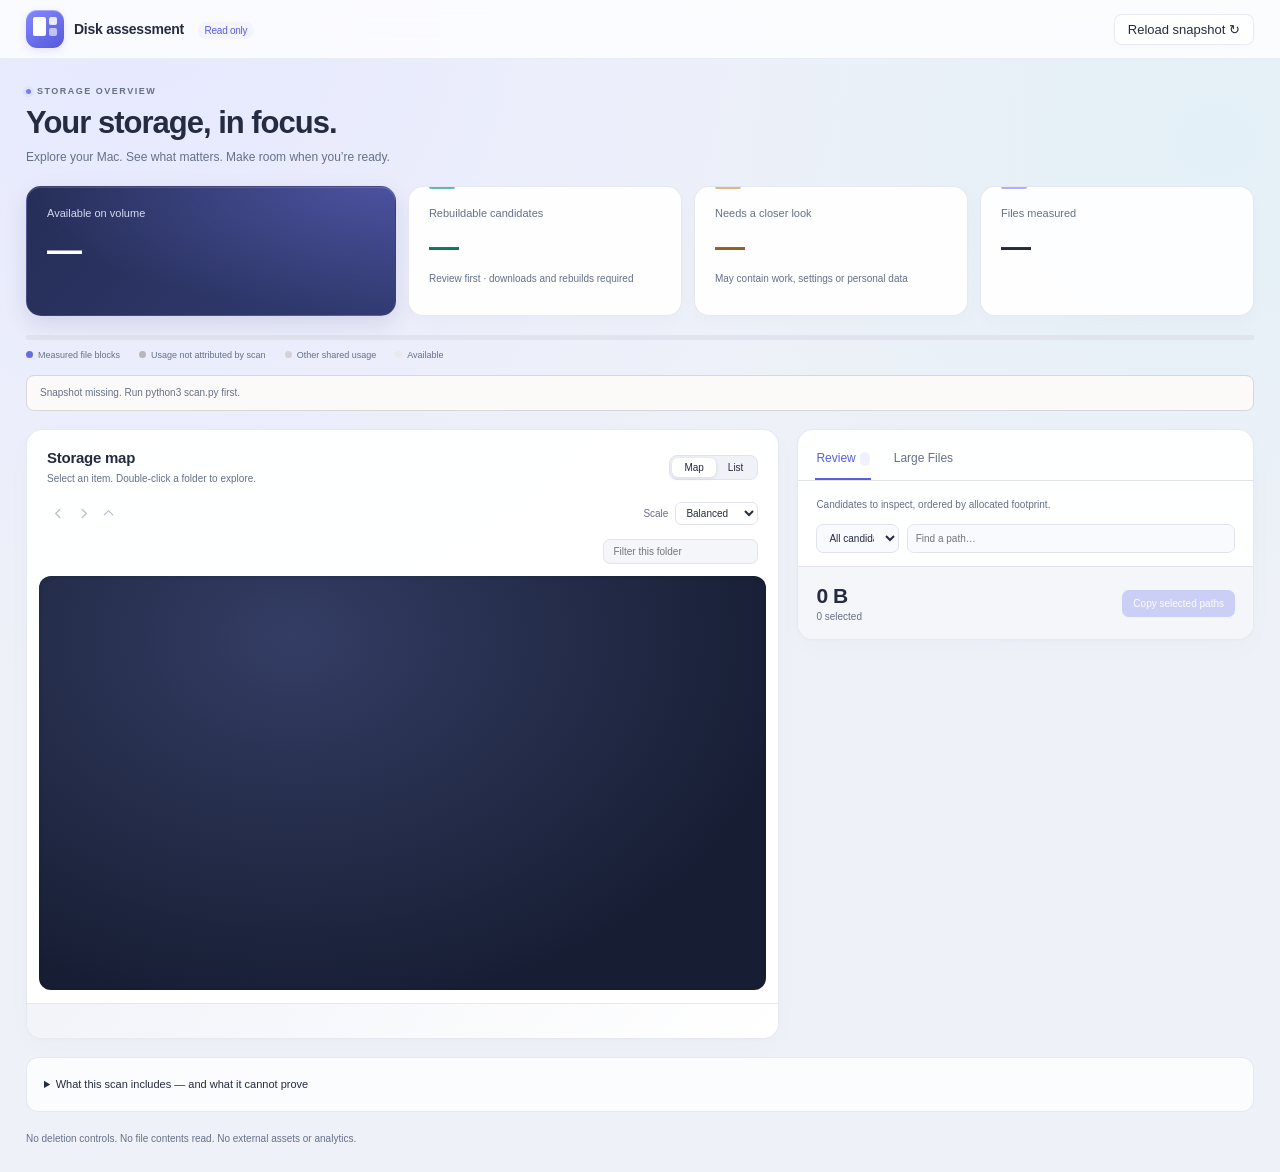
==== commit ad7738f9: "Give the app a richer luminous visual design" ====
--- a/index.html
+++ b/index.html
@@ -2,9 +2,9 @@
 <html lang="en">
 <head><meta charset="utf-8"><meta name="viewport" content="width=device-width,initial-scale=1"><title>Disk assessment · local</title><link rel="stylesheet" href="style.css"><script src="treemap.js" defer></script><script src="ui-model.js" defer></script><script src="app.js" defer></script></head>
 <body>
-<header><div class="brand"><span class="brand-icon">◫</span><div>Disk assessment <span class="local">Read only</span></div></div><div class="report-actions"><button id="newScan" hidden>New Scan</button><button id="exportSnapshot" hidden>Export Snapshot…</button><button id="reload">Reload snapshot ↻</button></div></header>
+<header><div class="brand"><span class="brand-icon" aria-hidden="true"><i></i><i></i><i></i></span><div>Disk assessment <span class="local">Read only</span></div></div><div class="report-actions"><button id="newScan" hidden>New Scan</button><button id="exportSnapshot" hidden>Export Snapshot…</button><button id="reload">Reload snapshot ↻</button></div></header>
 <section id="appStart" class="app-screen" hidden>
-<div class="welcome-icon" aria-hidden="true">◫</div>
+<div class="welcome-icon" aria-hidden="true"><span class="welcome-mark"><i></i><i></i><i></i></span></div>
 <h1>Disk Assessment</h1>
 <p class="welcome-copy">Scan your Mac or a folder to see what’s using space and review cleanup candidates.</p>
 <div class="start-actions"><button id="scanMac" class="primary">Scan Mac</button><button id="chooseFolder">Choose Folder…</button></div>
@@ -20,12 +20,12 @@
 <p class="privacy-note">Reading filenames and sizes. File contents are never opened.</p>
 </section>
 <main id="reportMain">
-<section class="intro"><div><h1>Storage Report</h1><p class="sub">Explore folders and review cleanup candidates.</p></div><div id="stamp" class="stamp"></div></section>
+<section class="intro"><div><div class="report-kicker"><span></span> STORAGE OVERVIEW</div><h1>Your storage, in focus.</h1><p class="sub">Explore your Mac. See what matters. Make room when you’re ready.</p></div><div id="stamp" class="stamp"></div></section>
 <section class="stats" aria-label="Storage summary"><article class="free-stat"><div id="capacityRing" class="capacity-ring" aria-hidden="true"></div><span>Available on volume</span><strong id="free">—</strong><small id="capacity"></small></article><article><span>Rebuildable candidates</span><strong id="rebuildable">—</strong><small>Review first · downloads and rebuilds required</small></article><article><span>Needs a closer look</span><strong id="review">—</strong><small>May contain work, settings or personal data</small></article><article><span>Files measured</span><strong id="measured">—</strong><small id="coverage"></small></article></section>
 <div class="volume-bar" id="volumeBar" aria-label="Volume usage"></div><div class="legend"><span><i class="dot measured"></i>Measured file blocks</span><span><i class="dot gap"></i>Usage not attributed by scan</span><span><i class="dot shared"></i>Other shared usage</span><span><i class="dot free"></i>Available</span></div>
 <div id="warning" class="notice"></div>
 <div class="workspace">
-<section class="panel explorer"><div class="panel-head"><div><h2>Explore your disk</h2><p>Select an item. Double-click a folder to explore.</p></div><div class="segments"><button id="mapButton" class="active" aria-pressed="true">Map</button><button id="listButton" aria-pressed="false">List</button></div></div><div class="explorer-controls"><div class="path-navigation"><div class="navigation-buttons"><button id="navBack" class="icon-button" aria-label="Go back" title="Go back" disabled></button><button id="navForward" class="icon-button" aria-label="Go forward" title="Go forward" disabled></button><button id="navUp" class="icon-button" aria-label="Go to parent folder" title="Go to parent folder" disabled></button></div><nav id="breadcrumbs" aria-label="Folder breadcrumbs"></nav></div><label id="scaleControl" class="scale-control">Scale <select id="mapScale" aria-label="Map scale"><option value="balanced">Balanced</option><option value="actual">Actual size</option></select></label></div><div class="folder-tools"><div class="folder-meta"><span id="folderSize"></span><span id="threshold"></span></div><div class="folder-utilities"><input id="folderFilter" type="search" placeholder="Filter this folder" aria-label="Filter this folder"><button id="folderFinder" class="icon-button" aria-label="Open current folder in Finder" title="Open current folder in Finder" hidden></button></div></div><div id="map" role="group" aria-label="Folder size map"></div><div id="fileList" hidden></div><p id="scaleNote" class="hint"></p><section id="inspector" class="inspector" aria-label="Selected item details"></section></section>
+<section class="panel explorer"><div class="panel-head"><div><h2>Storage map</h2><p>Select an item. Double-click a folder to explore.</p></div><div class="segments"><button id="mapButton" class="active" aria-pressed="true">Map</button><button id="listButton" aria-pressed="false">List</button></div></div><div class="explorer-controls"><div class="path-navigation"><div class="navigation-buttons"><button id="navBack" class="icon-button" aria-label="Go back" title="Go back" disabled></button><button id="navForward" class="icon-button" aria-label="Go forward" title="Go forward" disabled></button><button id="navUp" class="icon-button" aria-label="Go to parent folder" title="Go to parent folder" disabled></button></div><nav id="breadcrumbs" aria-label="Folder breadcrumbs"></nav></div><label id="scaleControl" class="scale-control">Scale <select id="mapScale" aria-label="Map scale"><option value="balanced">Balanced</option><option value="actual">Actual size</option></select></label></div><div class="folder-tools"><div class="folder-meta"><span id="folderSize"></span><span id="threshold"></span></div><div class="folder-utilities"><input id="folderFilter" type="search" placeholder="Filter this folder" aria-label="Filter this folder"><button id="folderFinder" class="icon-button" aria-label="Open current folder in Finder" title="Open current folder in Finder" hidden></button></div></div><div id="map" role="group" aria-label="Folder size map"></div><div id="fileList" hidden></div><p id="scaleNote" class="hint"></p><section id="inspector" class="inspector" aria-label="Selected item details"></section></section>
 <aside class="panel recommendations">
 <div class="side-tabs" role="tablist" aria-label="Report views"><button id="reviewTab" role="tab" aria-selected="true" aria-controls="reviewPanel">Review <span id="reviewCount"></span></button><button id="largeTab" role="tab" aria-selected="false" aria-controls="largePanel">Large Files</button></div>
 <section id="reviewPanel" role="tabpanel" aria-labelledby="reviewTab"><div class="side-caption">Candidates to inspect, ordered by allocated footprint.</div><div class="filters"><select id="category" aria-label="Candidate category"><option value="all">All candidates</option><option value="rebuildable">Rebuildable</option><option value="review">Needs review</option></select><input id="search" type="search" placeholder="Find a path…" aria-label="Search candidates"></div><div id="candidates"></div><div class="selection"><div><strong id="selectedSize">0 B</strong><span id="selectedCount">0 selected</span></div><button id="copy" disabled>Copy selected paths</button></div></section>
--- a/style.css
+++ b/style.css
@@ -255,3 +255,153 @@
 @media(prefers-reduced-motion:reduce) { .tile,.tile-finder { transition: none; } }
 @media(max-width:1100px) { .capacity-ring { display: none; } }
 @media(max-width:650px) { .folder-tools { margin: 0 15px 11px; }.folder-utilities { gap: 4px; }#folderFilter { width: 130px; }.inspector-heading { flex-wrap: wrap; }.inspector-size { margin-left: 48px; text-align: left; }.path-navigation { gap: 4px; } }
+
+/* Visual direction: cool glass, sculpted metrics, and a luminous map. */
+:root {
+    --accent: #585ee2;
+    --paper: #eff1f8;
+    --surface: #fff;
+    --line: #e1e4ee;
+    --muted: #657089;
+    --ink: #252b40;
+    --green: #107664;
+    --orange: #94601f;
+}
+body {
+    background: radial-gradient(ellipse at 10% 0%,#e6e9ff 0,transparent 44%),radial-gradient(ellipse at 95% 12%,#e4f0f7 0,transparent 38%),var(--paper);
+}
+header {
+    min-height: 58px;
+    background: color-mix(in srgb,var(--surface) 80%,transparent);
+    backdrop-filter: blur(24px) saturate(150%);
+    border-bottom-color: color-mix(in srgb,var(--line) 65%,transparent);
+}
+.brand { font-size: 14px; letter-spacing: -.25px; gap: 10px; }
+.brand-icon { display: grid; grid-template-columns: 13px 8px; grid-template-rows: 8px 8px; gap: 3px; padding: 7px; width: 38px; height: 38px; border-radius: 11px; background: linear-gradient(145deg,#8589ff,#5558d9); box-shadow: inset 0 1px #ffffff55,0 3px 8px #5558d926; }
+.brand-icon i { display: block; border-radius: 2px; background: #fff; }
+.brand-icon i:first-child { grid-row: span 2; }
+.brand-icon i:nth-child(2) { opacity: .85; }.brand-icon i:nth-child(3) { opacity: .6; }
+.local { font-size: 10px; background: color-mix(in srgb,var(--accent) 7%,var(--surface)); color: var(--accent); border-radius: 20px; padding: 3px 7px; margin-left: 10px; }
+.report-actions button { border-color: color-mix(in srgb,var(--line) 75%,transparent); border-radius: 8px; padding: 7px 13px; box-shadow: 0 2px 4px #242d5005; background: color-mix(in srgb,var(--surface) 75%,transparent); }
+main { padding-top: 27px; }
+.intro { margin-bottom: 20px; align-items: end; }
+.report-kicker { font-size: 9px; font-weight: 650; letter-spacing: 1.5px; color: var(--muted); display: flex; gap: 6px; align-items: center; margin-bottom: 9px; }
+.report-kicker span { width: 5px; height: 5px; border-radius: 50%; background: #777deb; box-shadow: 0 0 0 3px #777deb13; }
+.intro h1 { font-size: 31px; font-weight: 650; letter-spacing: -1px; margin-bottom: 7px; }
+.sub { font-size: 12px; }
+.stamp { font-size: 10px; line-height: 1.8; padding-bottom: 1px; }
+.stats { border: 0; background: none; box-shadow: none; overflow: visible; gap: 12px; grid-template-columns: 1.35fr 1fr 1fr 1fr; }
+.stats article { border: 1px solid color-mix(in srgb,var(--line) 85%,transparent); border-radius: 15px; padding: 20px; min-height: 130px; position: relative; background: color-mix(in srgb,var(--surface) 92%,transparent); box-shadow: 0 7px 18px #27315b05,inset 0 1px #ffffff88; }
+.stats article:last-child { border: 1px solid color-mix(in srgb,var(--line) 85%,transparent); }
+.stats article:not(.free-stat)::before { content: ''; position: absolute; left: 20px; top: 0; width: 26px; height: 2px; border-radius: 0 0 3px 3px; background: #8a8fec; opacity: .7; }
+.stats article:nth-child(2)::before { background: #1d9d89; }.stats article:nth-child(3)::before { background: #d79951; }
+.stats strong { font-size: 30px; letter-spacing: -.8px; margin: 11px 0 7px; }
+.stats small { font-size: 10px; }
+.stats .free-stat { background: radial-gradient(ellipse at 95% 0%,#6266c78c,transparent 70%),linear-gradient(130deg,#252e56,#323b72); border-color: #ffffff15; box-shadow: 0 8px 22px #2c356121,inset 0 1px #ffffff26; }
+.free-stat span,.free-stat small { color: #d3d9f1; }
+.free-stat #free { color: #fff; font-size: 35px; letter-spacing: -1.1px; }
+.capacity-ring { width: 78px; height: 78px; margin: 6px 0 0 10px; background: conic-gradient(from -90deg,#aaaaff var(--free-angle),#ffffff18 0); -webkit-mask: radial-gradient(farthest-side,transparent calc(100% - 7px),#000 0); filter: drop-shadow(0 0 5px #9999ff44); }
+.volume-bar { height: 5px; margin-top: 19px; background: var(--line); }
+.measured { background: linear-gradient(90deg,#565ee6,#8795ed); }.dot.measured { background: #626fe4; }
+.legend { font-size: 9px; gap: 19px; margin: 10px 0 15px; }
+.notice { border-color: color-mix(in srgb,#b29866 18%,var(--line)); background: color-mix(in srgb,#e8dbc6 13%,var(--surface)); font-size: 10px; padding: 9px 13px; border-radius: 8px; color: var(--muted); }
+.panel { border-color: color-mix(in srgb,var(--line) 80%,transparent); border-radius: 16px; box-shadow: 0 8px 28px #202c4f05,0 1px 2px #202c4f04; background: color-mix(in srgb,var(--surface) 95%,transparent); }
+.workspace { gap: 18px; }
+.panel-head { padding: 19px 20px 14px; }
+.panel-head h2 { font-size: 15px; letter-spacing: -.25px; }
+.panel-head p { font-size: 10px; }
+.segments { border: 1px solid var(--line); background: color-mix(in srgb,var(--paper) 90%,transparent); padding: 2px; border-radius: 8px; }
+.segments button { border-radius: 6px; padding: 4px 12px; font-size: 10px; }
+.segments button.active { box-shadow: 0 1px 4px #232e4820; }
+.explorer-controls { padding-left: 20px; padding-right: 20px; padding-bottom: 12px; }
+.scale-control { font-size: 10px; gap: 7px; }
+.scale-control select { font-size: 10px; border-radius: 6px; padding: 4px 6px; }
+#breadcrumbs { font-size: 10px; }
+#breadcrumbs button { font-size: 10px; }
+.folder-tools { margin-left: 20px; margin-right: 20px; margin-bottom: 12px; }
+#folderFilter { background: color-mix(in srgb,var(--paper) 65%,var(--surface)); border-color: var(--line); border-radius: 7px; padding: 6px 9px; font-size: 10px; }
+#map { height: clamp(350px,46vh,540px); background: radial-gradient(ellipse at 35% 15%,#343d64,#171e34 75%); border-radius: 12px; margin: 0 12px; isolation: isolate; box-shadow: inset 0 1px 4px #0b102b30; }
+.tile { border: 3px solid #fff; border-radius: 13px; color: #fff; background: linear-gradient(145deg,color-mix(in srgb,var(--tile) 95%,#e4e9ff),var(--tile) 55%,color-mix(in srgb,var(--tile) 83%,#10172a)); background-clip: padding-box; box-shadow: inset 0 1px #ffffff26; transition: box-shadow .18s,filter .18s; overflow: hidden; }
+.tile:hover { background: linear-gradient(145deg,color-mix(in srgb,var(--tile) 95%,#e4e9ff),var(--tile) 55%,color-mix(in srgb,var(--tile) 83%,#10172a)); filter: none; box-shadow: inset 0 0 0 1px #ffffff66; }
+.tile::before { content: ''; position: absolute; inset: 0; background: linear-gradient(145deg,#ffffff08,transparent 60%); border-radius: 10px; box-shadow: inset 0 1px #ffffff20; pointer-events: none; }
+.tile.item-selected { box-shadow: inset 0 0 0 2px #ffffffdd,inset 0 0 22px #ffffff0d; z-index: 2; }
+.tile-content { color: #fff; padding: 13px; border-radius: 10px; }
+.tile-content:focus-visible { outline: 2px solid white; outline-offset: -4px; }
+.tile.compact { padding: 0; }
+.tile.compact .tile-content { padding: 8px; }
+.tile-heading { display: flex; align-items: center; gap: 6px; min-width: 0; max-width: 100%; }
+.tile-heading svg { width: 17px; height: 17px; opacity: .9; flex-shrink: 0; }
+.tile .tile-heading strong { font-size: 12px; font-weight: 600; letter-spacing: -.1px; padding-right: 18px; }
+.tile.compact .tile-heading strong { font-size: 10px; padding-right: 0; }
+.tile-metric { display: flex; flex-direction: column; gap: 5px; }
+.tile .tile-amount { font-size: 16px; font-weight: 500; letter-spacing: -.5px; line-height: 1.1; }
+.tile .tile-share { font-size: 9px; letter-spacing: .05px; color: #fffffff2; }
+.tile.tile-medium .tile-amount { font-size: 23px; letter-spacing: -.8px; }
+.tile.tile-hero .tile-amount { font-size: 34px; font-weight: 550; letter-spacing: -1.3px; }
+.tile.tile-hero .tile-heading strong { font-size: 14px; }
+.tile.tile-hero .tile-heading svg { width: 20px; height: 20px; }
+.tile .tile-amount.tiny { font-size: 10px; letter-spacing: 0; }
+.tile-finder { right: 8px; top: 8px; width: 24px; height: 24px; background: #ffffffee; color: #4b50b5; border-radius: 7px; box-shadow: 0 2px 5px #15183628; }
+.tile-finder:hover { background: #fff; }
+.hint { font-size: 9px; color: var(--muted); margin: 11px 0 13px; }
+.inspector { background: linear-gradient(120deg,color-mix(in srgb,var(--paper) 80%,var(--surface)),var(--surface)); border-color: color-mix(in srgb,var(--line) 80%,transparent); padding: 17px 20px; }
+.item-symbol { width: 40px; height: 40px; border-radius: 12px; padding: 9px; background: linear-gradient(140deg,color-mix(in srgb,var(--item-color) 16%,var(--surface)),color-mix(in srgb,var(--item-color) 6%,var(--surface))); box-shadow: inset 0 1px #ffffff55; }
+.inspector-info strong { font-size: 13px; letter-spacing: -.15px; }
+.inspector-size strong { font-size: 21px; letter-spacing: -.6px; }
+.inspector-size span { font-size: 9px; }
+.inspector-actions { margin-top: 14px; gap: 10px; }
+.inspector-actions button { border-radius: 7px; font-size: 10px; padding: 6px 10px; }
+.inspector-actions .finder-primary { background: linear-gradient(180deg,#6a70ec,#585edc); box-shadow: inset 0 1px #ffffff30,0 3px 7px #575fdb20; }
+.side-tabs { padding-top: 7px; gap: 22px; border-color: var(--line); }
+.side-tabs button { font-size: 12px; padding: 14px 1px 13px; }
+.side-tabs button[aria-selected="true"] { color: var(--accent); }
+#reviewCount { border-radius: 6px; background: color-mix(in srgb,var(--accent) 9%,var(--surface)); color: var(--accent); font-size: 9px; }
+.side-caption { font-size: 10px; line-height: 1.7; padding-top: 15px; }
+.filters input,.filters select { font-size: 10px; border-radius: 7px; padding: 7px 8px; background: color-mix(in srgb,var(--paper) 35%,var(--surface)); }
+.candidate { padding: 16px 18px; border-bottom-color: color-mix(in srgb,var(--line) 65%,transparent); transition: background .15s; }
+.candidate:hover,.large-file:hover { background: color-mix(in srgb,var(--accent) 3%,var(--surface)); }
+.candidate .item-title { font-size: 12px; letter-spacing: -.15px; }
+.candidate .size { font-size: 14px; letter-spacing: -.3px; }
+.candidate code { margin-top: 6px; margin-bottom: 8px; font-size: 9px; line-height: 1.65; }
+.tag { font-size: 9px; border-radius: 5px; padding: 2px 6px; }
+.candidate details { font-size: 10px; }
+.candidate-end { gap: 12px; }
+.candidate-end .icon-button { color: #777dcc; background: color-mix(in srgb,var(--accent) 6%,var(--surface)); border-radius: 7px; }
+.selection { background: color-mix(in srgb,var(--paper) 65%,var(--surface)); padding: 17px 18px; }
+.selection strong { font-size: 21px; letter-spacing: -.5px; }
+.selection button { border-radius: 7px; font-size: 10px; background: linear-gradient(#6d73eb,#585ee2); padding: 7px 10px; }
+.selection button:disabled { background: color-mix(in srgb,var(--accent) 40%,var(--surface)); opacity: .7; }
+#toast { color: #fff; background: #29314ce8; box-shadow: 0 8px 24px #121d4130,inset 0 1px #ffffff18; backdrop-filter: blur(16px); }
+.app-screen { background: radial-gradient(ellipse at 50% 36%,#dfe5ff 0,transparent 40%),radial-gradient(ellipse at 65% 55%,#e1eff7 0,transparent 40%),var(--paper); }
+.app-screen h1 { font-size: 36px; font-weight: 650; letter-spacing: -1px; margin-bottom: 14px; }
+.welcome-icon { position: relative; display: flex; align-items: center; justify-content: center; width: 102px; height: 102px; border-radius: 27px; margin-bottom: 27px; background: linear-gradient(140deg,#9398ff,#686ce3 48%,#474bbb); box-shadow: inset 0 1px #ffffff88,inset 0 -1px #171d5944,0 14px 32px #5d65c32b,0 2px 5px #3d4e6e18; }
+.welcome-icon::before { content: ''; position: absolute; inset: -17px; border: 1px solid #a5b1e736; border-radius: 39px; }
+.welcome-icon::after { content: ''; position: absolute; inset: -34px; border: 1px solid #a5b1e71a; border-radius: 51px; }
+.welcome-mark { display: grid; grid-template-columns: 28px 17px; grid-template-rows: 18px 18px; gap: 5px; }
+.welcome-mark i { border-radius: 4px; display: block; background: #fff; box-shadow: inset 0 1px #ffffff66; }
+.welcome-mark i:first-child { grid-row: span 2; }.welcome-mark i:nth-child(2) { opacity: .85; }.welcome-mark i:nth-child(3) { opacity: .6; }
+.welcome-copy { max-width: 350px; font-size: 13px; line-height: 1.8; }
+.start-actions { gap: 11px; margin-top: 3px; }
+.start-actions button { border-radius: 9px; padding: 10px 22px; box-shadow: 0 3px 8px #313a5a08; }
+.start-actions button.primary { background: linear-gradient(180deg,#777cee,#585edc); box-shadow: inset 0 1px #ffffff40,0 4px 10px #5c64ce22; }
+.text-button { font-size: 11px; }
+.privacy-note { font-size: 10px; color: var(--muted); }
+.methodology { border-radius: 12px; background: color-mix(in srgb,var(--surface) 75%,transparent); box-shadow: none; }
+.methodology summary { font-size: 11px; }
+@media(prefers-color-scheme:dark) {
+    :root { --paper: #101623; --surface: #1a2131; --control: #252e42; --line: #30394e; --ink: #eef0fa; --muted: #9aa4bc; --hover: #303a51; --accent: #a0a4ff; --green: #5bc8b2; --orange: #e4b67a; }
+    body { background: radial-gradient(ellipse at 10% 0%,#252c4b 0,transparent 45%),radial-gradient(ellipse at 95% 15%,#182a3b 0,transparent 40%),var(--paper); }
+    .stats article { box-shadow: 0 5px 20px #00000010,inset 0 1px #ffffff08; }
+    .stats .free-stat { background: radial-gradient(ellipse at 95% 0%,#7370c94d,transparent 70%),linear-gradient(130deg,#30385e,#353e71); }
+    .panel { box-shadow: 0 8px 30px #00000012,inset 0 1px #ffffff05; }
+    .tile { border-color: #1a2131; }
+    .tile:hover { background: linear-gradient(145deg,color-mix(in srgb,var(--tile) 95%,#e4e9ff),var(--tile) 55%,color-mix(in srgb,var(--tile) 83%,#10172a)); }
+    .item-symbol { box-shadow: inset 0 1px #ffffff12; color: color-mix(in srgb,var(--item-color) 50%,#e7eaff); }
+    .app-screen { background: radial-gradient(ellipse at 50% 36%,#353e694d 0,transparent 45%),radial-gradient(ellipse at 65% 55%,#1e3c4b44 0,transparent 40%),var(--paper); }
+}
+@media(max-width:1100px) { .capacity-ring { display: none; }.stats { grid-template-columns: repeat(4,1fr); }.stats article { padding: 17px; }.free-stat #free { font-size: 29px; } }
+@media(max-width:650px) {
+    .intro h1 { font-size: 27px; }.stats { grid-template-columns: 1fr 1fr; gap: 9px; }.stats article { min-height: 118px; padding: 15px; }.stats article:nth-child(2),.stats article:nth-child(3),.stats article:nth-child(4) { border: 1px solid var(--line); }.stats strong { font-size: 27px; }
+    .tile.tile-hero .tile-amount { font-size: 27px; }.tile.tile-medium .tile-amount { font-size: 18px; }.tile .tile-heading strong { font-size: 10px; }#map { height: 450px; }.app-screen h1 { font-size: 31px; }
+}
+@media(prefers-reduced-motion:reduce) { .tile,.tile-finder,.candidate { transition: none; } }
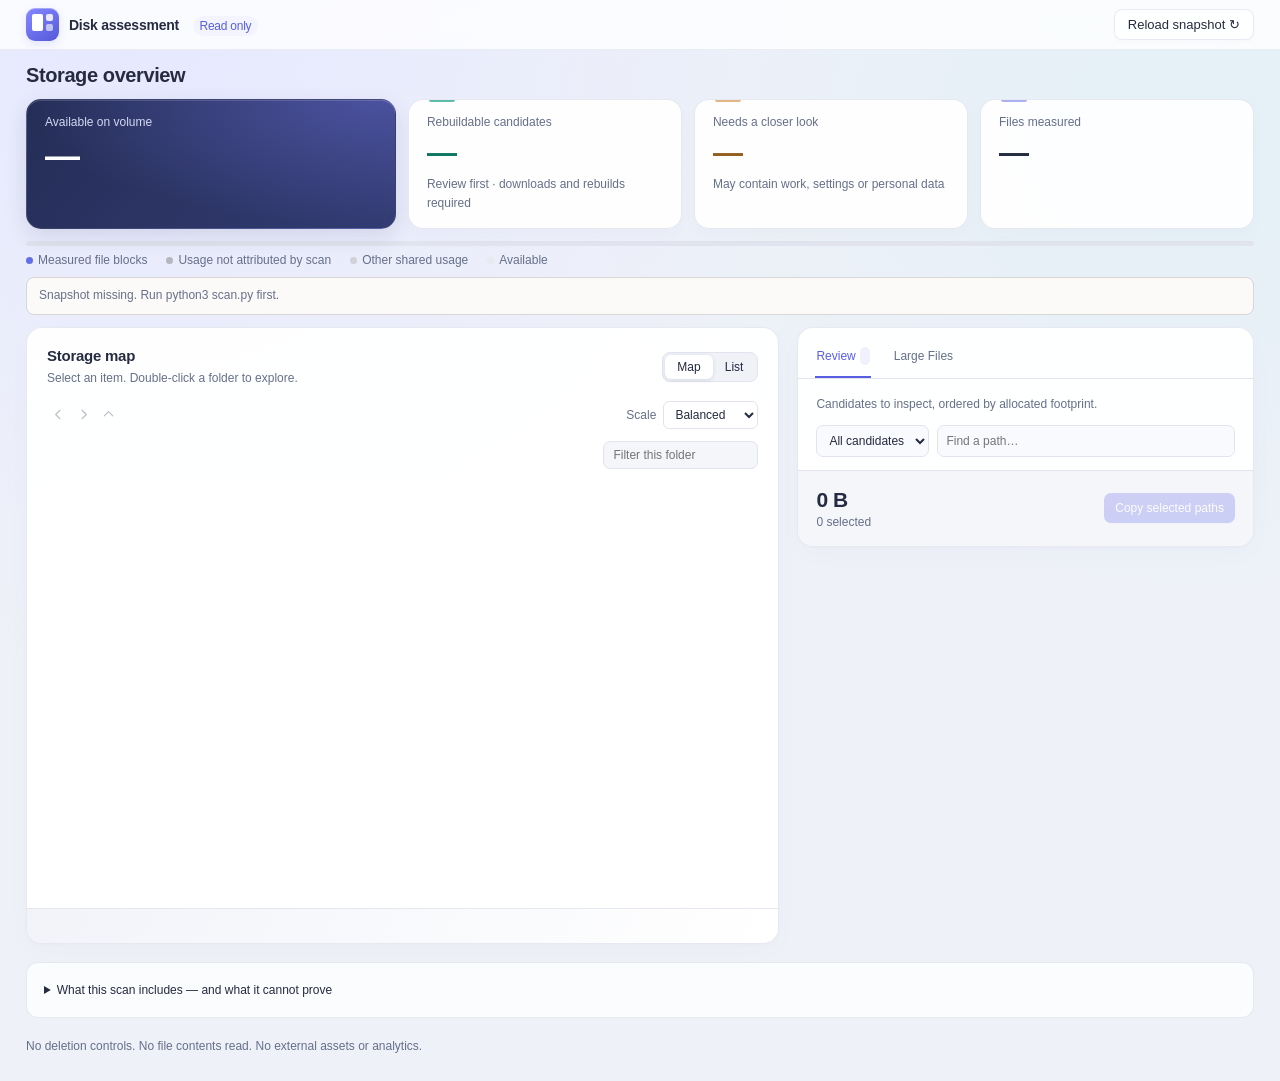
==== commit 9a7a2be6: "Compact report overview while preserving summary cards" ====
--- a/index.html
+++ b/index.html
@@ -20,7 +20,7 @@
 <p class="privacy-note">Reading filenames and sizes. File contents are never opened.</p>
 </section>
 <main id="reportMain">
-<section class="intro"><div><div class="report-kicker"><span></span> STORAGE OVERVIEW</div><h1>Your storage, in focus.</h1><p class="sub">Explore your Mac. See what matters. Make room when you’re ready.</p></div><div id="stamp" class="stamp"></div></section>
+<section class="intro"><h1>Storage overview</h1><div id="stamp" class="stamp"></div></section>
 <section class="stats" aria-label="Storage summary"><article class="free-stat"><div id="capacityRing" class="capacity-ring" aria-hidden="true"></div><span>Available on volume</span><strong id="free">—</strong><small id="capacity"></small></article><article><span>Rebuildable candidates</span><strong id="rebuildable">—</strong><small>Review first · downloads and rebuilds required</small></article><article><span>Needs a closer look</span><strong id="review">—</strong><small>May contain work, settings or personal data</small></article><article><span>Files measured</span><strong id="measured">—</strong><small id="coverage"></small></article></section>
 <div class="volume-bar" id="volumeBar" aria-label="Volume usage"></div><div class="legend"><span><i class="dot measured"></i>Measured file blocks</span><span><i class="dot gap"></i>Usage not attributed by scan</span><span><i class="dot shared"></i>Other shared usage</span><span><i class="dot free"></i>Available</span></div>
 <div id="warning" class="notice"></div>
--- a/style.css
+++ b/style.css
@@ -52,86 +52,87 @@
 }
 .brand { font-weight: 600; display: flex; align-items: center; gap: 9px; }
 .brand-icon { font-size: 26px; color: var(--accent); line-height: 1; }
-.local { font-size: 10px; font-weight: 400; color: var(--muted); margin-left: 8px; }
+.local { font-size: 12px; font-weight: 400; color: var(--muted); margin-left: 8px; }
 main { max-width: 1700px; padding: 25px 26px; margin: auto; }
 .intro { display: flex; justify-content: space-between; gap: 20px; align-items: center; margin-bottom: 22px; }
 h1 { font-size: 26px; font-weight: 650; letter-spacing: -.5px; margin: 0 0 7px; }
 .sub { color: var(--muted); margin: 0; line-height: 1.5; }
-.stamp { text-align: right; font-size: 11px; color: var(--muted); line-height: 1.7; }
+.stamp { text-align: right; font-size: 12px; color: var(--muted); line-height: 1.7; }
 .stats { display: grid; grid-template-columns: repeat(4,1fr); border: 1px solid var(--line); border-radius: 9px; background: var(--surface); overflow: hidden; }
 .stats article { padding: 17px 20px; border-right: 1px solid var(--line); }
 .stats article:last-child { border: 0; }
-.stats span, .stats small { display: block; color: var(--muted); font-size: 11px; }
+.stats span, .stats small { display: block; color: var(--muted); font-size: 12px; }
 .stats strong { font-size: 28px; font-weight: 600; font-variant-numeric: tabular-nums; display: block; letter-spacing: -.5px; margin: 7px 0; }
 .stats article:nth-child(2) strong { color: var(--green); }
 .stats article:nth-child(3) strong { color: var(--orange); }
 .stats small { line-height: 1.6; }
 .volume-bar { height: 7px; border-radius: 6px; overflow: hidden; display: flex; margin-top: 17px; background: #ececef; }
 .volume-bar span { display: block; height: 100%; }
-.legend { display: flex; gap: 20px; color: var(--muted); font-size: 10px; margin: 9px 0 18px; }
+.legend { display: flex; gap: 20px; color: var(--muted); font-size: 12px; margin: 9px 0 18px; }
 .dot { width: 7px; height: 7px; border-radius: 50%; display: inline-block; margin-right: 5px; }
 .measured { background: #0a84ff; }
 .gap { background: #b6b6bd; }
 .shared { background: #d1d1d6; }
 .free { background: #e9e9ee; }
-.notice { font-size: 11px; line-height: 1.6; padding: 10px 13px; background: var(--warning-bg); border: 1px solid var(--warning-line); border-radius: 7px; margin-bottom: 18px; }
+.notice { font-size: 12px; line-height: 1.6; padding: 10px 13px; background: var(--warning-bg); border: 1px solid var(--warning-line); border-radius: 7px; margin-bottom: 18px; }
 .workspace { display: grid; grid-template-columns: minmax(0,1.65fr) minmax(330px,1fr); gap: 18px; align-items: start; }
 .panel { background: var(--surface); border: 1px solid var(--line); border-radius: 9px; overflow: hidden; }
 .panel-head { padding: 17px 18px 13px; display: flex; align-items: center; justify-content: space-between; gap: 12px; }
 .panel-head h2 { font-size: 14px; font-weight: 600; margin: 0 0 5px; }
-.panel-head p { font-size: 11px; color: var(--muted); margin: 0; line-height: 1.5; }
+.panel-head p { font-size: 12px; color: var(--muted); margin: 0; line-height: 1.5; }
 .segments { display: flex; background: var(--hover); padding: 2px; border-radius: 6px; flex-shrink: 0; }
-.segments button { padding: 4px 11px; border: 0; font-size: 11px; background: transparent; box-shadow: none; }
+.segments button { padding: 4px 11px; border: 0; font-size: 12px; background: transparent; box-shadow: none; }
 .segments button.active { background: var(--control); box-shadow: 0 1px 3px #0002; }
 .explorer-controls { display: flex; justify-content: space-between; align-items: center; padding: 0 18px 10px; gap: 12px; }
-.scale-control { display: flex; align-items: center; gap: 7px; font-size: 11px; color: var(--muted); white-space: nowrap; }
+.scale-control { display: flex; align-items: center; gap: 7px; font-size: 12px; color: var(--muted); white-space: nowrap; }
 .scale-control select { color: var(--ink); padding: 4px 7px; border: 1px solid var(--line); border-radius: 5px; background: var(--control); }
 #breadcrumbs { display: flex; gap: 3px; flex-wrap: wrap; align-items: center; min-width: 0; }
-#breadcrumbs button { border: 0; padding: 3px 4px; font-size: 11px; color: var(--muted); background: none; box-shadow: none; }
+#breadcrumbs button { border: 0; padding: 3px 4px; font-size: 12px; color: var(--muted); background: none; box-shadow: none; }
 #breadcrumbs button:last-child { color: var(--ink); font-weight: 600; }
 #breadcrumbs button:hover { color: var(--accent); }
-.folder-meta { display: flex; justify-content: space-between; margin: 0 19px 10px; gap: 10px; color: var(--muted); font-size: 10px; }
+.folder-meta { display: flex; justify-content: space-between; margin: 0 19px 10px; gap: 10px; color: var(--muted); font-size: 12px; }
 #folderSize { color: var(--ink); font-weight: 500; }
 #map { height: 520px; margin: 0 12px; position: relative; background: var(--paper); border-radius: 6px; overflow: hidden; }
 .tile { position: absolute; border: 2px solid var(--surface); border-radius: 7px; text-align: left; overflow: hidden; padding: 9px; display: flex; flex-direction: column; justify-content: space-between; background: color-mix(in srgb, var(--tile) 20%, var(--surface)); color: var(--ink); box-shadow: none; }
 .tile:hover { background: color-mix(in srgb, var(--tile) 32%, var(--surface)); }
-.tile strong { font-weight: 600; font-size: 11px; display: block; overflow: hidden; text-overflow: ellipsis; white-space: nowrap; line-height: 1.35; }
+.tile strong { font-weight: 600; font-size: 12px; display: block; overflow: hidden; text-overflow: ellipsis; white-space: nowrap; line-height: 1.35; }
 .tile span { font-size: 15px; font-variant-numeric: tabular-nums; letter-spacing: -.2px; white-space: nowrap; }
 .tile.compact { padding: 6px; }
-.tile.compact strong { font-size: 10px; }
-.tile .tiny { font-size: 10px; letter-spacing: 0; }
-.hint { font-size: 11px; color: var(--muted); padding: 0 18px; margin: 12px 0 15px; line-height: 1.6; }
+.tile.compact strong { font-size: 12px; }
+.tile .tiny { font-size: 12px; letter-spacing: 0; }
+.hint { font-size: 12px; color: var(--muted); padding: 0 18px; margin: 12px 0 15px; line-height: 1.6; }
 .filters { display: flex; gap: 8px; padding: 0 18px 13px; }
-.filters select, .filters input { border: 1px solid var(--line); border-radius: 6px; padding: 6px 8px; color: var(--ink); background: var(--control); font-size: 11px; min-width: 0; }
-.filters input { width: 100%; }
+.filters select, .filters input { border: 1px solid var(--line); border-radius: 6px; padding: 6px 8px; color: var(--ink); background: var(--control); font-size: 12px; min-width: 0; }
+.filters select { flex-shrink: 0; }
+.filters input { width: 100%; flex: 1; }
 #candidates { max-height: 560px; overflow-y: auto; border-top: 1px solid var(--line); }
 .candidate { padding: 13px 18px; border-bottom: 1px solid color-mix(in srgb,var(--line) 60%,transparent); display: grid; grid-template-columns: 17px minmax(0,1fr) auto; gap: 8px; align-items: start; }
 .candidate input { margin: 2px 0 0; }
 .candidate label { font-size: 12px; font-weight: 600; cursor: pointer; }
-.candidate code { display: block; font: 10px ui-monospace, SFMono-Regular, monospace; color: var(--muted); overflow-wrap: anywhere; margin: 5px 0 6px; line-height: 1.5; }
-.candidate details { font-size: 11px; color: var(--muted); line-height: 1.6; }
+.candidate code { display: block; font: 12px ui-monospace, SFMono-Regular, monospace; color: var(--muted); overflow-wrap: anywhere; margin: 5px 0 6px; line-height: 1.5; }
+.candidate details { font-size: 12px; color: var(--muted); line-height: 1.6; }
 .candidate summary { cursor: pointer; color: var(--accent); }
 .candidate .size { font-size: 12px; font-weight: 600; white-space: nowrap; font-variant-numeric: tabular-nums; }
-.tag { display: inline-block; font-size: 10px; padding: 2px 6px; background: color-mix(in srgb,var(--green) 10%,var(--surface)); border-radius: 4px; margin: 3px 0; color: var(--green); }
+.tag { display: inline-block; font-size: 12px; padding: 2px 6px; background: color-mix(in srgb,var(--green) 10%,var(--surface)); border-radius: 4px; margin: 3px 0; color: var(--green); }
 .tag.review { background: color-mix(in srgb,var(--orange) 10%,var(--surface)); color: var(--orange); }
 .selection { display: flex; align-items: center; justify-content: space-between; gap: 10px; padding: 14px 18px; background: var(--paper); }
 .selection strong { font-size: 18px; font-weight: 600; display: block; }
-.selection span { font-size: 10px; color: var(--muted); display: block; margin-top: 3px; }
+.selection span { font-size: 12px; color: var(--muted); display: block; margin-top: 3px; }
 .selection button, button.primary { background: var(--accent); border-color: transparent; color: white; }
 .selection button:hover, button.primary:hover { background: color-mix(in srgb,var(--accent) 90%,#000); }
-.selection button { font-size: 11px; }
+.selection button { font-size: 12px; }
 .largest { margin-top: 18px; }
-.file-row { display: grid; grid-template-columns: minmax(0,1fr) 95px 95px; gap: 12px; align-items: center; padding: 10px 18px; border-top: 1px solid color-mix(in srgb,var(--line) 60%,transparent); font-size: 11px; }
+.file-row { display: grid; grid-template-columns: minmax(0,1fr) 95px 95px; gap: 12px; align-items: center; padding: 10px 18px; border-top: 1px solid color-mix(in srgb,var(--line) 60%,transparent); font-size: 12px; }
 .file-row .number { text-align: right; font-variant-numeric: tabular-nums; }
-.file-row.head { font-size: 10px; color: var(--muted); }
-.file-path { border: 0; background: none; text-align: left; padding: 0; font: 11px ui-monospace, monospace; overflow-wrap: anywhere; box-shadow: none; }
+.file-row.head { font-size: 12px; color: var(--muted); }
+.file-path { border: 0; background: none; text-align: left; padding: 0; font: 12px ui-monospace, monospace; overflow-wrap: anywhere; box-shadow: none; }
 .methodology { margin-top: 18px; padding: 17px; font-size: 12px; line-height: 1.7; color: var(--muted); }
 .methodology summary { font-size: 12px; color: var(--ink); cursor: pointer; }
 .methodology h3 { color: var(--ink); font-size: 12px; }
 .methodology a { color: var(--accent); }
-#errors { max-height: 230px; overflow: auto; font: 10px ui-monospace,monospace; overflow-wrap: anywhere; }
+#errors { max-height: 230px; overflow: auto; font: 12px ui-monospace,monospace; overflow-wrap: anywhere; }
 .methodology li { margin: 7px 0; }
-footer { font-size: 10px; color: var(--muted); display: flex; justify-content: space-between; margin-top: 18px; line-height: 1.7; }
+footer { font-size: 12px; color: var(--muted); display: flex; justify-content: space-between; margin-top: 18px; line-height: 1.7; }
 #toast { position: fixed; bottom: 20px; left: 50%; transform: translateX(-50%); background: var(--ink); color: var(--surface); border-radius: 8px; padding: 10px 18px; display: none; z-index: 3; }
 .empty { padding: 30px; text-align: center; color: var(--muted); }
 #fileList { max-height: 520px; overflow: auto; }
@@ -147,12 +148,12 @@
 .start-actions { display: flex; gap: 10px; margin: 0 0 12px; }
 .start-actions button { padding: 8px 18px; font-size: 13px; border-radius: 6px; min-width: 140px; }
 .text-button { border: 0; background: none; color: var(--accent); font-size: 12px; box-shadow: none; }
-.privacy-note { font-size: 11px; color: var(--muted); line-height: 1.7; margin-top: 32px; }
+.privacy-note { font-size: 12px; color: var(--muted); line-height: 1.7; margin-top: 32px; }
 .start-message { font-size: 12px; color: var(--orange); max-width: 600px; line-height: 1.7; margin: 10px 0 0; }
 .scan-spinner { height: 30px; width: 30px; border: 3px solid var(--line); border-top-color: var(--accent); border-radius: 50%; animation: spin 1s linear infinite; margin-bottom: 24px; }
 @keyframes spin { to { transform: rotate(360deg); } }
 @media (prefers-reduced-motion: reduce) { .scan-spinner { animation: none; border-style: dashed; } }
-.scan-path { max-width: 650px; min-height: 42px; overflow-wrap: anywhere; font: 11px ui-monospace,monospace; color: var(--muted); line-height: 1.8; margin: 16px 0 24px; }
+.scan-path { max-width: 650px; min-height: 42px; overflow-wrap: anywhere; font: 12px ui-monospace,monospace; color: var(--muted); line-height: 1.8; margin: 16px 0 24px; }
 #scanCount { font-size: 14px; font-weight: 600; }
 [hidden] { display: none !important; }
 @media (prefers-color-scheme: dark) {
@@ -163,16 +164,16 @@
 }
 @media (min-width:1600px) { #map { height: 580px; } }
 @media (max-width:1050px) { .workspace { grid-template-columns: 1fr; } .stats article { padding: 15px; } .stats strong { font-size: 25px; } #candidates { max-height: 500px; } }
-@media (max-width:950px) { .report-actions { gap: 5px; } .report-actions button { font-size: 11px; padding: 6px 8px; } .native .local { display: none; } }
+@media (max-width:950px) { .report-actions { gap: 5px; } .report-actions button { font-size: 12px; padding: 6px 8px; } .native .local { display: none; } }
 @media (max-width:650px) {
     header { padding: 10px 4%; } .local { display: none; } main { padding: 20px 4%; }
     .intro { display: block; } .stamp { text-align: left; margin-top: 12px; } h1 { font-size: 24px; }
     .stats { grid-template-columns: 1fr 1fr; } .stats article { border-bottom: 1px solid var(--line); }
     .stats article:nth-child(2) { border-right: 0; } .stats article:nth-child(3), .stats article:nth-child(4) { border-bottom: 0; }
-    .stats small { font-size: 10px; } .legend { gap: 10px; font-size: 9px; flex-wrap: wrap; }
-    .panel-head { padding: 15px; } .file-row { grid-template-columns: minmax(0,1fr) 65px 65px; padding: 10px 15px; font-size: 10px; gap: 7px; }
+    .stats small { font-size: 12px; } .legend { gap: 10px; font-size: 12px; flex-wrap: wrap; }
+    .panel-head { padding: 15px; } .file-row { grid-template-columns: minmax(0,1fr) 65px 65px; padding: 10px 15px; font-size: 12px; gap: 7px; }
     .candidate { padding: 13px 15px; } #map { height: 450px; margin: 0 8px; }
-    .tile { padding: 6px; } .tile strong { font-size: 10px; } .tile span { font-size: 13px; }
+    .tile { padding: 6px; } .tile strong { font-size: 12px; } .tile span { font-size: 13px; }
     .explorer-controls { padding: 0 15px 10px; flex-wrap: wrap; } footer { display: block; } .filters { padding: 0 15px 13px; }
 }
 
@@ -190,11 +191,11 @@
 .icon-button:hover { color: var(--accent); background: color-mix(in srgb,var(--accent) 9%,transparent); }
 .icon-button svg, .tile-finder svg, .inspector-actions svg, .list-entry svg { width: 17px; height: 17px; flex-shrink: 0; }
 .navigation-buttons .icon-button { width: 23px; }
-.folder-tools { display: flex; align-items: center; justify-content: space-between; gap: 10px; margin: 0 18px 11px; }
+.folder-tools { display: flex; flex-wrap: wrap; align-items: center; justify-content: space-between; gap: 10px; margin: 0 18px 11px; }
 .folder-meta { display: flex; flex-direction: column; gap: 3px; margin: 0; line-height: 1.4; }
-#threshold { font-size: 9px; }
+#threshold { font-size: 12px; }
 .folder-utilities { display: flex; align-items: center; gap: 8px; }
-#folderFilter { font-size: 11px; padding: 5px 8px; border: 1px solid var(--line); background: var(--paper); color: var(--ink); border-radius: 6px; width: 155px; }
+#folderFilter { font-size: 12px; padding: 5px 8px; border: 1px solid var(--line); background: var(--paper); color: var(--ink); border-radius: 6px; width: 155px; }
 .tile { padding: 0; display: block; transition: background .12s,box-shadow .12s; }
 .tile-content { position: absolute; inset: 0; display: flex; flex-direction: column; justify-content: space-between; width: 100%; height: 100%; padding: 10px; border: 0; border-radius: 5px; color: inherit; background: transparent; box-shadow: none; text-align: left; }
 .tile-content:hover { background: transparent; }
@@ -212,16 +213,16 @@
 .item-symbol svg { width: 21px; height: 21px; }
 .inspector-info { flex: 1; min-width: 0; }
 .inspector-info strong { font-size: 13px; font-weight: 600; display: block; overflow: hidden; text-overflow: ellipsis; white-space: nowrap; }
-.inspector-info code { font: 10px ui-monospace,monospace; color: var(--muted); display: block; margin-top: 5px; overflow-wrap: anywhere; line-height: 1.5; }
+.inspector-info code { font: 12px ui-monospace,monospace; color: var(--muted); display: block; margin-top: 5px; overflow-wrap: anywhere; line-height: 1.5; }
 .inspector-size { text-align: right; flex-shrink: 0; }
 .inspector-size strong { display: block; font-size: 17px; font-weight: 600; font-variant-numeric: tabular-nums; }
-.inspector-size span { display: block; color: var(--muted); font-size: 10px; margin-top: 4px; }
+.inspector-size span { display: block; color: var(--muted); font-size: 12px; margin-top: 4px; }
 .inspector-actions { display: flex; align-items: center; gap: 8px; margin-top: 13px; flex-wrap: wrap; }
-.inspector-actions button { display: flex; align-items: center; gap: 6px; font-size: 11px; padding: 5px 9px; }
+.inspector-actions button { display: flex; align-items: center; gap: 6px; font-size: 12px; padding: 5px 9px; }
 .inspector-actions .finder-primary { background: var(--accent); color: #fff; border-color: transparent; }
 .inspector-actions .finder-primary:hover { background: color-mix(in srgb,var(--accent) 90%,#000); }
 .quiet-button { color: var(--muted); border: 0; box-shadow: none; background: none; }
-.inspector-guidance { color: var(--muted); font-size: 11px; line-height: 1.6; margin: 12px 0 0; }
+.inspector-guidance { color: var(--muted); font-size: 12px; line-height: 1.6; margin: 12px 0 0; }
 .explorer-row { display: flex; align-items: center; padding-right: 12px; border-bottom: 1px solid var(--line); }
 .explorer-row .list-entry { border-bottom: 0; display: flex; align-items: center; flex: 1; width: auto; min-width: 0; gap: 10px; }
 .list-entry svg { color: var(--accent); }
@@ -231,8 +232,8 @@
 .side-tabs button { border: 0; border-radius: 0; padding: 13px 0 12px; box-shadow: none; background: none; color: var(--muted); font-weight: 500; font-size: 12px; border-bottom: 2px solid transparent; }
 .side-tabs button[aria-selected="true"] { border-bottom-color: var(--accent); color: var(--ink); }
 .side-tabs button:hover { color: var(--accent); }
-#reviewCount { font-size: 9px; font-variant-numeric: tabular-nums; background: var(--hover); padding: 2px 5px; border-radius: 5px; margin-left: 4px; }
-.side-caption { font-size: 11px; color: var(--muted); line-height: 1.6; padding: 13px 18px 11px; }
+#reviewCount { font-size: 12px; font-variant-numeric: tabular-nums; background: var(--hover); padding: 2px 5px; border-radius: 5px; margin-left: 4px; }
+.side-caption { font-size: 12px; color: var(--muted); line-height: 1.6; padding: 13px 18px 11px; }
 .candidate { grid-template-columns: 16px minmax(0,1fr) auto; }
 .candidate-body { min-width: 0; }
 .item-title { text-align: left; font-size: 12px; font-weight: 600; background: none; border: 0; border-radius: 3px; padding: 0; box-shadow: none; line-height: 1.5; color: var(--ink); }
@@ -240,7 +241,7 @@
 .candidate-end { display: flex; flex-direction: column; align-items: flex-end; gap: 9px; }
 .candidate-end .icon-button { color: var(--accent); background: color-mix(in srgb,var(--accent) 7%,transparent); border-radius: 6px; width: 25px; height: 25px; }
 .candidate-end .icon-button:hover { background: color-mix(in srgb,var(--accent) 15%,transparent); }
-.candidate code { font-size: 9px; }
+.candidate code { font-size: 12px; }
 #candidates { max-height: 575px; }
 #largeFiles { max-height: 700px; overflow: auto; }
 .large-file { display: grid; grid-template-columns: 21px minmax(0,1fr) auto; align-items: start; gap: 9px; padding: 14px 18px; border-top: 1px solid var(--line); }
@@ -248,10 +249,10 @@
 .file-symbol svg { width: 19px; height: 19px; }
 .large-file-body { min-width: 0; }
 .large-file .item-title { overflow-wrap: anywhere; }
-.large-file code { font: 9px ui-monospace,monospace; line-height: 1.6; color: var(--muted); display: block; margin: 5px 0; overflow-wrap: anywhere; }
-.file-logical { font-size: 10px; color: var(--muted); }
+.large-file code { font: 12px ui-monospace,monospace; line-height: 1.6; color: var(--muted); display: block; margin: 5px 0; overflow-wrap: anywhere; }
+.file-logical { font-size: 12px; color: var(--muted); }
 .large-file .size { font-size: 12px; white-space: nowrap; }
-.hint { font-size: 10px; margin: 10px 0 12px; }
+.hint { font-size: 12px; margin: 10px 0 12px; }
 @media(prefers-reduced-motion:reduce) { .tile,.tile-finder { transition: none; } }
 @media(max-width:1100px) { .capacity-ring { display: none; } }
 @media(max-width:650px) { .folder-tools { margin: 0 15px 11px; }.folder-utilities { gap: 4px; }#folderFilter { width: 130px; }.inspector-heading { flex-wrap: wrap; }.inspector-size { margin-left: 48px; text-align: left; }.path-navigation { gap: 4px; } }
@@ -271,57 +272,60 @@
     background: radial-gradient(ellipse at 10% 0%,#e6e9ff 0,transparent 44%),radial-gradient(ellipse at 95% 12%,#e4f0f7 0,transparent 38%),var(--paper);
 }
 header {
-    min-height: 58px;
+    min-height: 50px;
+    padding-top: 8px;
+    padding-bottom: 8px;
     background: color-mix(in srgb,var(--surface) 80%,transparent);
     backdrop-filter: blur(24px) saturate(150%);
     border-bottom-color: color-mix(in srgb,var(--line) 65%,transparent);
 }
 .brand { font-size: 14px; letter-spacing: -.25px; gap: 10px; }
-.brand-icon { display: grid; grid-template-columns: 13px 8px; grid-template-rows: 8px 8px; gap: 3px; padding: 7px; width: 38px; height: 38px; border-radius: 11px; background: linear-gradient(145deg,#8589ff,#5558d9); box-shadow: inset 0 1px #ffffff55,0 3px 8px #5558d926; }
+.brand-icon { display: grid; grid-template-columns: 11px 7px; grid-template-rows: 7px 7px; gap: 3px; padding: 6px; width: 33px; height: 33px; border-radius: 9px; background: linear-gradient(145deg,#8589ff,#5558d9); box-shadow: inset 0 1px #ffffff55,0 3px 8px #5558d926; }
 .brand-icon i { display: block; border-radius: 2px; background: #fff; }
 .brand-icon i:first-child { grid-row: span 2; }
 .brand-icon i:nth-child(2) { opacity: .85; }.brand-icon i:nth-child(3) { opacity: .6; }
-.local { font-size: 10px; background: color-mix(in srgb,var(--accent) 7%,var(--surface)); color: var(--accent); border-radius: 20px; padding: 3px 7px; margin-left: 10px; }
+.local { font-size: 12px; background: color-mix(in srgb,var(--accent) 7%,var(--surface)); color: var(--accent); border-radius: 20px; padding: 3px 7px; margin-left: 10px; }
 .report-actions button { border-color: color-mix(in srgb,var(--line) 75%,transparent); border-radius: 8px; padding: 7px 13px; box-shadow: 0 2px 4px #242d5005; background: color-mix(in srgb,var(--surface) 75%,transparent); }
-main { padding-top: 27px; }
-.intro { margin-bottom: 20px; align-items: end; }
-.report-kicker { font-size: 9px; font-weight: 650; letter-spacing: 1.5px; color: var(--muted); display: flex; gap: 6px; align-items: center; margin-bottom: 9px; }
+main { padding-top: 14px; }
+.intro { margin-bottom: 12px; align-items: center; }
+.report-kicker { font-size: 12px; font-weight: 650; letter-spacing: 1.5px; color: var(--muted); display: flex; gap: 6px; align-items: center; margin-bottom: 9px; }
 .report-kicker span { width: 5px; height: 5px; border-radius: 50%; background: #777deb; box-shadow: 0 0 0 3px #777deb13; }
-.intro h1 { font-size: 31px; font-weight: 650; letter-spacing: -1px; margin-bottom: 7px; }
-.sub { font-size: 12px; }
-.stamp { font-size: 10px; line-height: 1.8; padding-bottom: 1px; }
+.intro h1 { font-size: 20px; font-weight: 650; letter-spacing: -.4px; margin: 0; flex-shrink: 0; }
+.sub { font-size: 13px; }
+.stamp { font-size: 12px; line-height: 1.5; max-width: 65%; overflow-wrap: anywhere; }
 .stats { border: 0; background: none; box-shadow: none; overflow: visible; gap: 12px; grid-template-columns: 1.35fr 1fr 1fr 1fr; }
-.stats article { border: 1px solid color-mix(in srgb,var(--line) 85%,transparent); border-radius: 15px; padding: 20px; min-height: 130px; position: relative; background: color-mix(in srgb,var(--surface) 92%,transparent); box-shadow: 0 7px 18px #27315b05,inset 0 1px #ffffff88; }
+.stats article { border: 1px solid color-mix(in srgb,var(--line) 85%,transparent); border-radius: 15px; padding: 15px 18px; min-height: 112px; position: relative; background: color-mix(in srgb,var(--surface) 92%,transparent); box-shadow: 0 7px 18px #27315b05,inset 0 1px #ffffff88; }
 .stats article:last-child { border: 1px solid color-mix(in srgb,var(--line) 85%,transparent); }
 .stats article:not(.free-stat)::before { content: ''; position: absolute; left: 20px; top: 0; width: 26px; height: 2px; border-radius: 0 0 3px 3px; background: #8a8fec; opacity: .7; }
 .stats article:nth-child(2)::before { background: #1d9d89; }.stats article:nth-child(3)::before { background: #d79951; }
-.stats strong { font-size: 30px; letter-spacing: -.8px; margin: 11px 0 7px; }
-.stats small { font-size: 10px; }
+.stats strong { font-size: 30px; letter-spacing: -.8px; margin: 7px 0 5px; }
+.stats small { font-size: 12px; }
 .stats .free-stat { background: radial-gradient(ellipse at 95% 0%,#6266c78c,transparent 70%),linear-gradient(130deg,#252e56,#323b72); border-color: #ffffff15; box-shadow: 0 8px 22px #2c356121,inset 0 1px #ffffff26; }
 .free-stat span,.free-stat small { color: #d3d9f1; }
 .free-stat #free { color: #fff; font-size: 35px; letter-spacing: -1.1px; }
-.capacity-ring { width: 78px; height: 78px; margin: 6px 0 0 10px; background: conic-gradient(from -90deg,#aaaaff var(--free-angle),#ffffff18 0); -webkit-mask: radial-gradient(farthest-side,transparent calc(100% - 7px),#000 0); filter: drop-shadow(0 0 5px #9999ff44); }
-.volume-bar { height: 5px; margin-top: 19px; background: var(--line); }
+.capacity-ring { width: 64px; height: 64px; margin: 5px 0 0 10px; background: conic-gradient(from -90deg,#aaaaff var(--free-angle),#ffffff18 0); -webkit-mask: radial-gradient(farthest-side,transparent calc(100% - 7px),#000 0); filter: drop-shadow(0 0 5px #9999ff44); }
+.volume-bar { height: 5px; margin-top: 12px; background: var(--line); }
 .measured { background: linear-gradient(90deg,#565ee6,#8795ed); }.dot.measured { background: #626fe4; }
-.legend { font-size: 9px; gap: 19px; margin: 10px 0 15px; }
-.notice { border-color: color-mix(in srgb,#b29866 18%,var(--line)); background: color-mix(in srgb,#e8dbc6 13%,var(--surface)); font-size: 10px; padding: 9px 13px; border-radius: 8px; color: var(--muted); }
+.legend { font-size: 12px; gap: 19px; margin: 7px 0 10px; flex-wrap: wrap; row-gap: 5px; }
+.notice { border-color: color-mix(in srgb,#b29866 18%,var(--line)); background: color-mix(in srgb,#e8dbc6 13%,var(--surface)); font-size: 12px; padding: 8px 12px; border-radius: 8px; color: var(--muted); }
+#warning { margin-bottom: 12px; }
 .panel { border-color: color-mix(in srgb,var(--line) 80%,transparent); border-radius: 16px; box-shadow: 0 8px 28px #202c4f05,0 1px 2px #202c4f04; background: color-mix(in srgb,var(--surface) 95%,transparent); }
 .workspace { gap: 18px; }
 .panel-head { padding: 19px 20px 14px; }
 .panel-head h2 { font-size: 15px; letter-spacing: -.25px; }
-.panel-head p { font-size: 10px; }
+.panel-head p { font-size: 12px; }
 .segments { border: 1px solid var(--line); background: color-mix(in srgb,var(--paper) 90%,transparent); padding: 2px; border-radius: 8px; }
-.segments button { border-radius: 6px; padding: 4px 12px; font-size: 10px; }
+.segments button { border-radius: 6px; padding: 5px 12px; font-size: 12px; }
 .segments button.active { box-shadow: 0 1px 4px #232e4820; }
 .explorer-controls { padding-left: 20px; padding-right: 20px; padding-bottom: 12px; }
-.scale-control { font-size: 10px; gap: 7px; }
-.scale-control select { font-size: 10px; border-radius: 6px; padding: 4px 6px; }
-#breadcrumbs { font-size: 10px; }
-#breadcrumbs button { font-size: 10px; }
+.scale-control { font-size: 12px; gap: 7px; }
+.scale-control select { font-size: 12px; border-radius: 6px; padding: 5px 7px; }
+#breadcrumbs { font-size: 12px; }
+#breadcrumbs button { font-size: 12px; }
 .folder-tools { margin-left: 20px; margin-right: 20px; margin-bottom: 12px; }
-#folderFilter { background: color-mix(in srgb,var(--paper) 65%,var(--surface)); border-color: var(--line); border-radius: 7px; padding: 6px 9px; font-size: 10px; }
-#map { height: clamp(350px,46vh,540px); background: radial-gradient(ellipse at 35% 15%,#343d64,#171e34 75%); border-radius: 12px; margin: 0 12px; isolation: isolate; box-shadow: inset 0 1px 4px #0b102b30; }
-.tile { border: 3px solid #fff; border-radius: 13px; color: #fff; background: linear-gradient(145deg,color-mix(in srgb,var(--tile) 95%,#e4e9ff),var(--tile) 55%,color-mix(in srgb,var(--tile) 83%,#10172a)); background-clip: padding-box; box-shadow: inset 0 1px #ffffff26; transition: box-shadow .18s,filter .18s; overflow: hidden; }
+#folderFilter { background: color-mix(in srgb,var(--paper) 65%,var(--surface)); border-color: var(--line); border-radius: 7px; padding: 6px 9px; font-size: 12px; }
+#map { height: clamp(350px,46vh,540px); background: var(--surface); border-radius: 12px; margin: 0 12px; isolation: isolate; box-shadow: none; }
+.tile { border: 3px solid var(--surface); border-radius: 13px; color: #fff; background: linear-gradient(145deg,color-mix(in srgb,var(--tile) 95%,#e4e9ff),var(--tile) 55%,color-mix(in srgb,var(--tile) 83%,#10172a)); background-clip: padding-box; box-shadow: inset 0 1px #ffffff26; transition: box-shadow .18s,filter .18s; overflow: hidden; }
 .tile:hover { background: linear-gradient(145deg,color-mix(in srgb,var(--tile) 95%,#e4e9ff),var(--tile) 55%,color-mix(in srgb,var(--tile) 83%,#10172a)); filter: none; box-shadow: inset 0 0 0 1px #ffffff66; }
 .tile::before { content: ''; position: absolute; inset: 0; background: linear-gradient(145deg,#ffffff08,transparent 60%); border-radius: 10px; box-shadow: inset 0 1px #ffffff20; pointer-events: none; }
 .tile.item-selected { box-shadow: inset 0 0 0 2px #ffffffdd,inset 0 0 22px #ffffff0d; z-index: 2; }
@@ -331,45 +335,45 @@
 .tile.compact .tile-content { padding: 8px; }
 .tile-heading { display: flex; align-items: center; gap: 6px; min-width: 0; max-width: 100%; }
 .tile-heading svg { width: 17px; height: 17px; opacity: .9; flex-shrink: 0; }
-.tile .tile-heading strong { font-size: 12px; font-weight: 600; letter-spacing: -.1px; padding-right: 18px; }
-.tile.compact .tile-heading strong { font-size: 10px; padding-right: 0; }
+.tile .tile-heading strong { font-size: 14px; font-weight: 600; letter-spacing: -.1px; padding-right: 18px; }
+.tile.compact .tile-heading strong { font-size: 12px; padding-right: 0; }
 .tile-metric { display: flex; flex-direction: column; gap: 5px; }
 .tile .tile-amount { font-size: 16px; font-weight: 500; letter-spacing: -.5px; line-height: 1.1; }
-.tile .tile-share { font-size: 9px; letter-spacing: .05px; color: #fffffff2; }
+.tile .tile-share { font-size: 12px; letter-spacing: .05px; color: #fffffff2; }
 .tile.tile-medium .tile-amount { font-size: 23px; letter-spacing: -.8px; }
 .tile.tile-hero .tile-amount { font-size: 34px; font-weight: 550; letter-spacing: -1.3px; }
 .tile.tile-hero .tile-heading strong { font-size: 14px; }
 .tile.tile-hero .tile-heading svg { width: 20px; height: 20px; }
-.tile .tile-amount.tiny { font-size: 10px; letter-spacing: 0; }
+.tile .tile-amount.tiny { font-size: 12px; letter-spacing: 0; }
 .tile-finder { right: 8px; top: 8px; width: 24px; height: 24px; background: #ffffffee; color: #4b50b5; border-radius: 7px; box-shadow: 0 2px 5px #15183628; }
 .tile-finder:hover { background: #fff; }
-.hint { font-size: 9px; color: var(--muted); margin: 11px 0 13px; }
+.hint { font-size: 12px; color: var(--muted); margin: 11px 0 13px; }
 .inspector { background: linear-gradient(120deg,color-mix(in srgb,var(--paper) 80%,var(--surface)),var(--surface)); border-color: color-mix(in srgb,var(--line) 80%,transparent); padding: 17px 20px; }
 .item-symbol { width: 40px; height: 40px; border-radius: 12px; padding: 9px; background: linear-gradient(140deg,color-mix(in srgb,var(--item-color) 16%,var(--surface)),color-mix(in srgb,var(--item-color) 6%,var(--surface))); box-shadow: inset 0 1px #ffffff55; }
 .inspector-info strong { font-size: 13px; letter-spacing: -.15px; }
 .inspector-size strong { font-size: 21px; letter-spacing: -.6px; }
-.inspector-size span { font-size: 9px; }
+.inspector-size span { font-size: 12px; }
 .inspector-actions { margin-top: 14px; gap: 10px; }
-.inspector-actions button { border-radius: 7px; font-size: 10px; padding: 6px 10px; }
+.inspector-actions button { border-radius: 7px; font-size: 12px; padding: 6px 10px; }
 .inspector-actions .finder-primary { background: linear-gradient(180deg,#6a70ec,#585edc); box-shadow: inset 0 1px #ffffff30,0 3px 7px #575fdb20; }
 .side-tabs { padding-top: 7px; gap: 22px; border-color: var(--line); }
 .side-tabs button { font-size: 12px; padding: 14px 1px 13px; }
 .side-tabs button[aria-selected="true"] { color: var(--accent); }
-#reviewCount { border-radius: 6px; background: color-mix(in srgb,var(--accent) 9%,var(--surface)); color: var(--accent); font-size: 9px; }
-.side-caption { font-size: 10px; line-height: 1.7; padding-top: 15px; }
-.filters input,.filters select { font-size: 10px; border-radius: 7px; padding: 7px 8px; background: color-mix(in srgb,var(--paper) 35%,var(--surface)); }
+#reviewCount { border-radius: 6px; background: color-mix(in srgb,var(--accent) 9%,var(--surface)); color: var(--accent); font-size: 12px; }
+.side-caption { font-size: 12px; line-height: 1.7; padding-top: 15px; }
+.filters input,.filters select { font-size: 12px; border-radius: 7px; padding: 7px 8px; background: color-mix(in srgb,var(--paper) 35%,var(--surface)); }
 .candidate { padding: 16px 18px; border-bottom-color: color-mix(in srgb,var(--line) 65%,transparent); transition: background .15s; }
 .candidate:hover,.large-file:hover { background: color-mix(in srgb,var(--accent) 3%,var(--surface)); }
-.candidate .item-title { font-size: 12px; letter-spacing: -.15px; }
+.candidate .item-title { font-size: 13px; letter-spacing: -.15px; }
 .candidate .size { font-size: 14px; letter-spacing: -.3px; }
-.candidate code { margin-top: 6px; margin-bottom: 8px; font-size: 9px; line-height: 1.65; }
-.tag { font-size: 9px; border-radius: 5px; padding: 2px 6px; }
-.candidate details { font-size: 10px; }
+.candidate code { margin-top: 6px; margin-bottom: 8px; font-size: 12px; line-height: 1.65; }
+.tag { font-size: 12px; border-radius: 5px; padding: 2px 6px; }
+.candidate details { font-size: 12px; }
 .candidate-end { gap: 12px; }
 .candidate-end .icon-button { color: #777dcc; background: color-mix(in srgb,var(--accent) 6%,var(--surface)); border-radius: 7px; }
 .selection { background: color-mix(in srgb,var(--paper) 65%,var(--surface)); padding: 17px 18px; }
 .selection strong { font-size: 21px; letter-spacing: -.5px; }
-.selection button { border-radius: 7px; font-size: 10px; background: linear-gradient(#6d73eb,#585ee2); padding: 7px 10px; }
+.selection button { border-radius: 7px; font-size: 12px; background: linear-gradient(#6d73eb,#585ee2); padding: 7px 10px; }
 .selection button:disabled { background: color-mix(in srgb,var(--accent) 40%,var(--surface)); opacity: .7; }
 #toast { color: #fff; background: #29314ce8; box-shadow: 0 8px 24px #121d4130,inset 0 1px #ffffff18; backdrop-filter: blur(16px); }
 .app-screen { background: radial-gradient(ellipse at 50% 36%,#dfe5ff 0,transparent 40%),radial-gradient(ellipse at 65% 55%,#e1eff7 0,transparent 40%),var(--paper); }
@@ -384,24 +388,24 @@
 .start-actions { gap: 11px; margin-top: 3px; }
 .start-actions button { border-radius: 9px; padding: 10px 22px; box-shadow: 0 3px 8px #313a5a08; }
 .start-actions button.primary { background: linear-gradient(180deg,#777cee,#585edc); box-shadow: inset 0 1px #ffffff40,0 4px 10px #5c64ce22; }
-.text-button { font-size: 11px; }
-.privacy-note { font-size: 10px; color: var(--muted); }
+.text-button { font-size: 12px; }
+.privacy-note { font-size: 12px; color: var(--muted); }
 .methodology { border-radius: 12px; background: color-mix(in srgb,var(--surface) 75%,transparent); box-shadow: none; }
-.methodology summary { font-size: 11px; }
+.methodology summary { font-size: 12px; }
 @media(prefers-color-scheme:dark) {
     :root { --paper: #101623; --surface: #1a2131; --control: #252e42; --line: #30394e; --ink: #eef0fa; --muted: #9aa4bc; --hover: #303a51; --accent: #a0a4ff; --green: #5bc8b2; --orange: #e4b67a; }
     body { background: radial-gradient(ellipse at 10% 0%,#252c4b 0,transparent 45%),radial-gradient(ellipse at 95% 15%,#182a3b 0,transparent 40%),var(--paper); }
     .stats article { box-shadow: 0 5px 20px #00000010,inset 0 1px #ffffff08; }
     .stats .free-stat { background: radial-gradient(ellipse at 95% 0%,#7370c94d,transparent 70%),linear-gradient(130deg,#30385e,#353e71); }
     .panel { box-shadow: 0 8px 30px #00000012,inset 0 1px #ffffff05; }
-    .tile { border-color: #1a2131; }
+    .tile { border-color: var(--surface); }
     .tile:hover { background: linear-gradient(145deg,color-mix(in srgb,var(--tile) 95%,#e4e9ff),var(--tile) 55%,color-mix(in srgb,var(--tile) 83%,#10172a)); }
     .item-symbol { box-shadow: inset 0 1px #ffffff12; color: color-mix(in srgb,var(--item-color) 50%,#e7eaff); }
     .app-screen { background: radial-gradient(ellipse at 50% 36%,#353e694d 0,transparent 45%),radial-gradient(ellipse at 65% 55%,#1e3c4b44 0,transparent 40%),var(--paper); }
 }
 @media(max-width:1100px) { .capacity-ring { display: none; }.stats { grid-template-columns: repeat(4,1fr); }.stats article { padding: 17px; }.free-stat #free { font-size: 29px; } }
 @media(max-width:650px) {
-    .intro h1 { font-size: 27px; }.stats { grid-template-columns: 1fr 1fr; gap: 9px; }.stats article { min-height: 118px; padding: 15px; }.stats article:nth-child(2),.stats article:nth-child(3),.stats article:nth-child(4) { border: 1px solid var(--line); }.stats strong { font-size: 27px; }
-    .tile.tile-hero .tile-amount { font-size: 27px; }.tile.tile-medium .tile-amount { font-size: 18px; }.tile .tile-heading strong { font-size: 10px; }#map { height: 450px; }.app-screen h1 { font-size: 31px; }
+    main { padding-top: 14px; }.intro { display: flex; flex-wrap: wrap; gap: 8px; }.intro h1 { font-size: 20px; }.intro .stamp { max-width: 100%; margin: 0; text-align: left; }.stats { grid-template-columns: 1fr 1fr; gap: 9px; }.stats article { min-height: 118px; padding: 15px; }.stats article:nth-child(2),.stats article:nth-child(3),.stats article:nth-child(4) { border: 1px solid var(--line); }.stats strong { font-size: 27px; }
+    .tile.tile-hero .tile-amount { font-size: 27px; }.tile.tile-medium .tile-amount { font-size: 18px; }#map { height: 450px; }.app-screen h1 { font-size: 31px; }
 }
 @media(prefers-reduced-motion:reduce) { .tile,.tile-finder,.candidate { transition: none; } }
